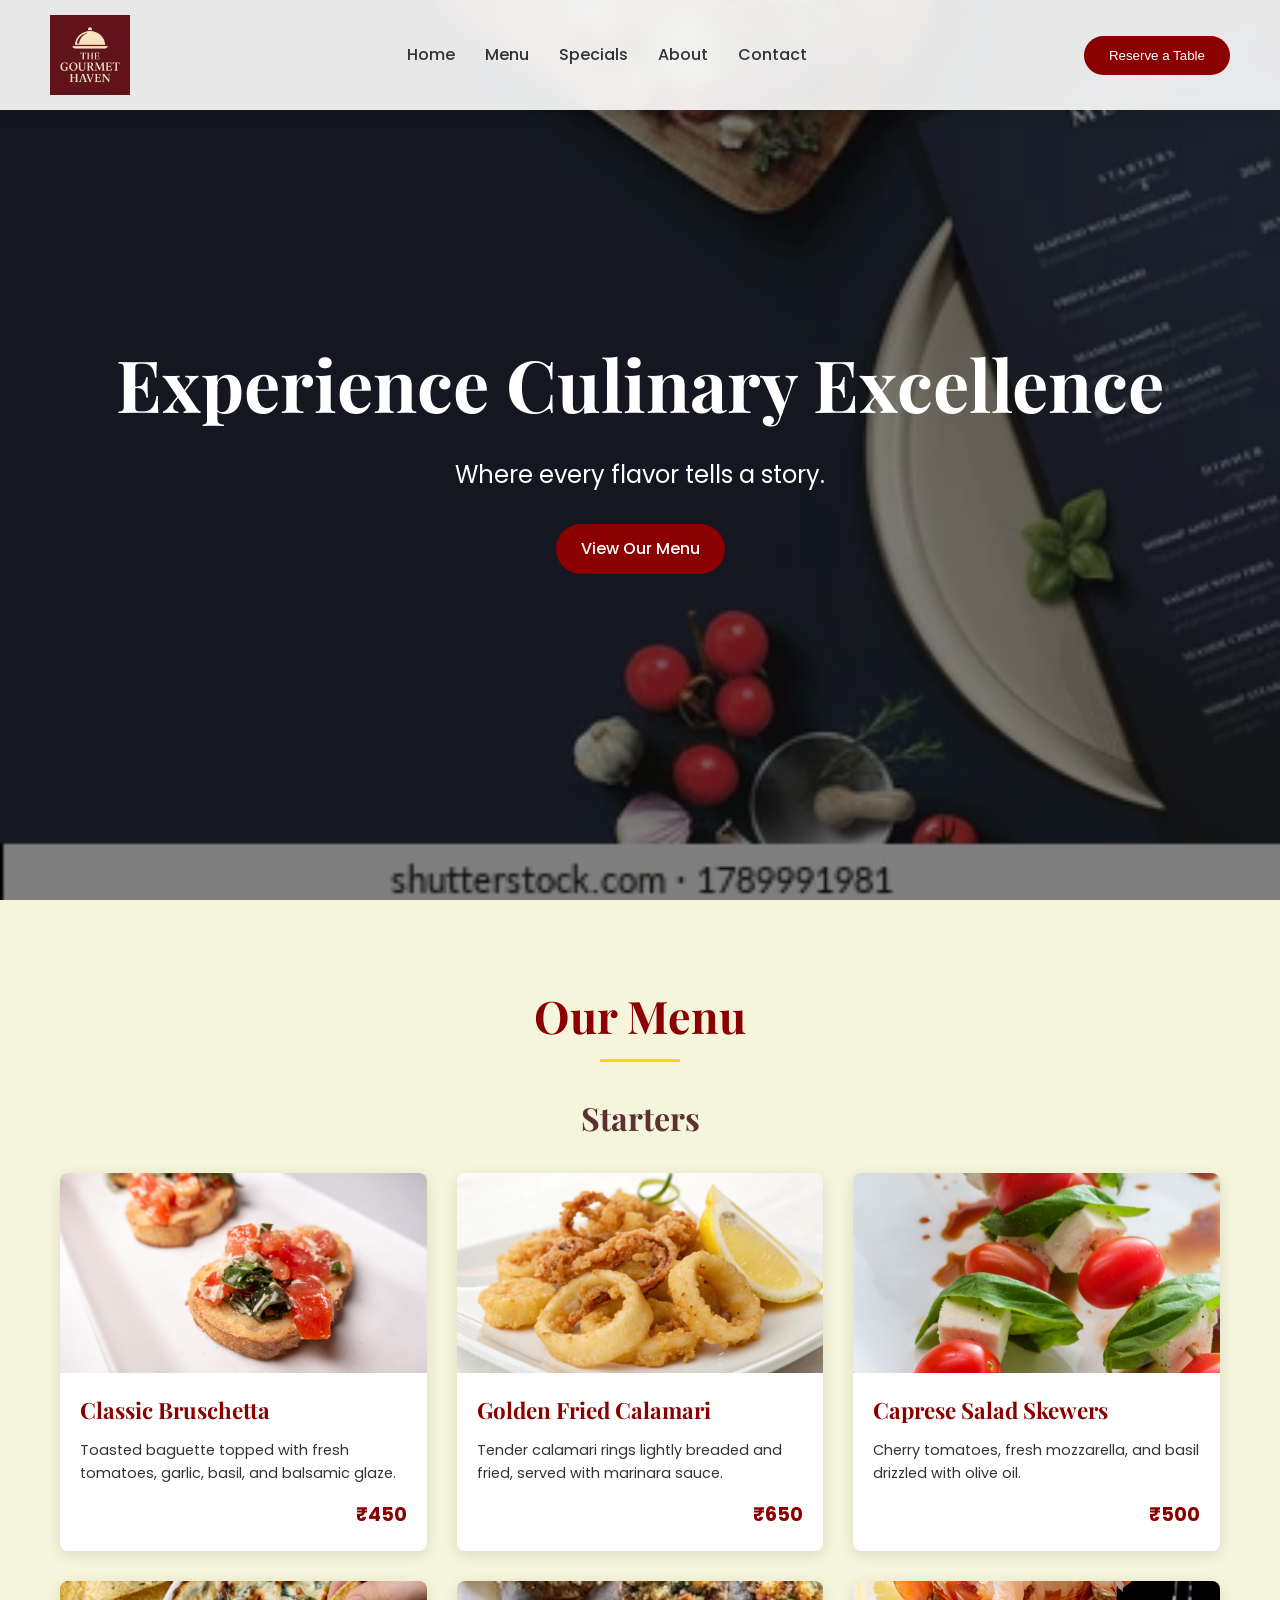
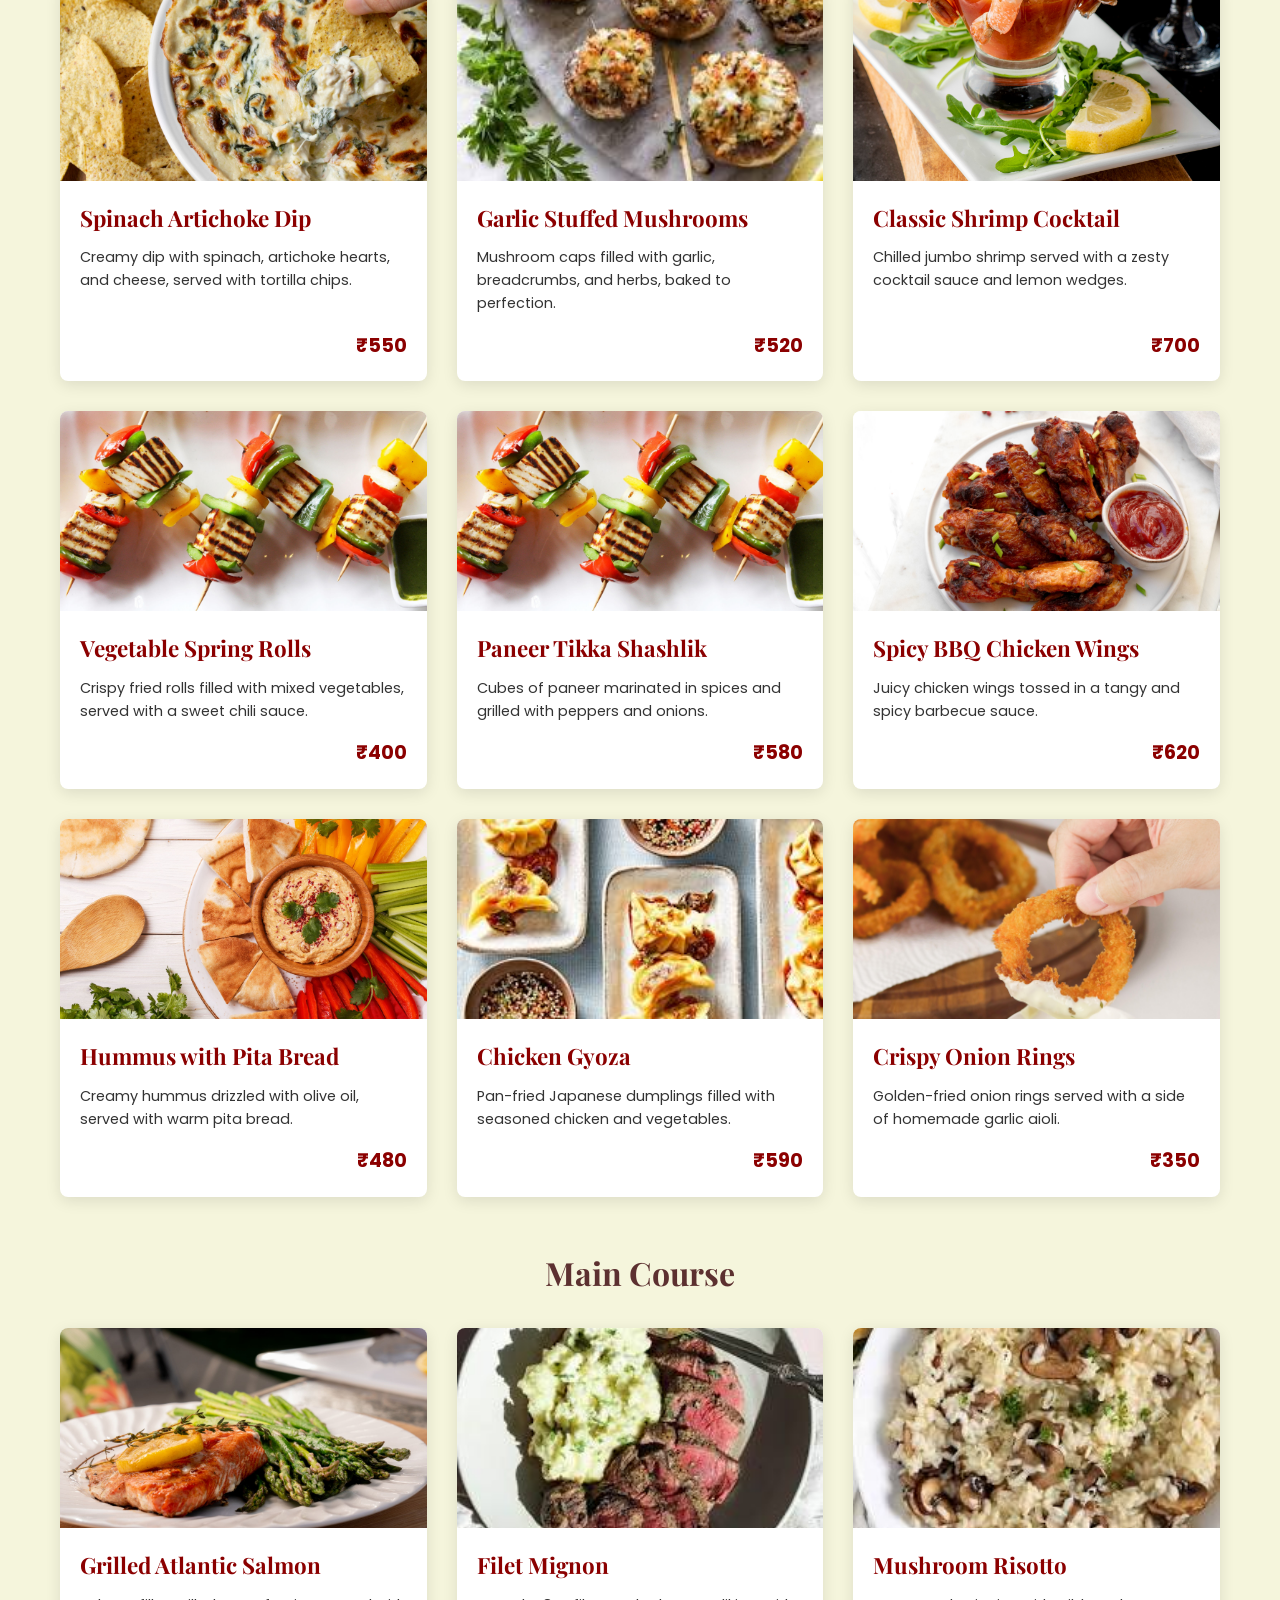
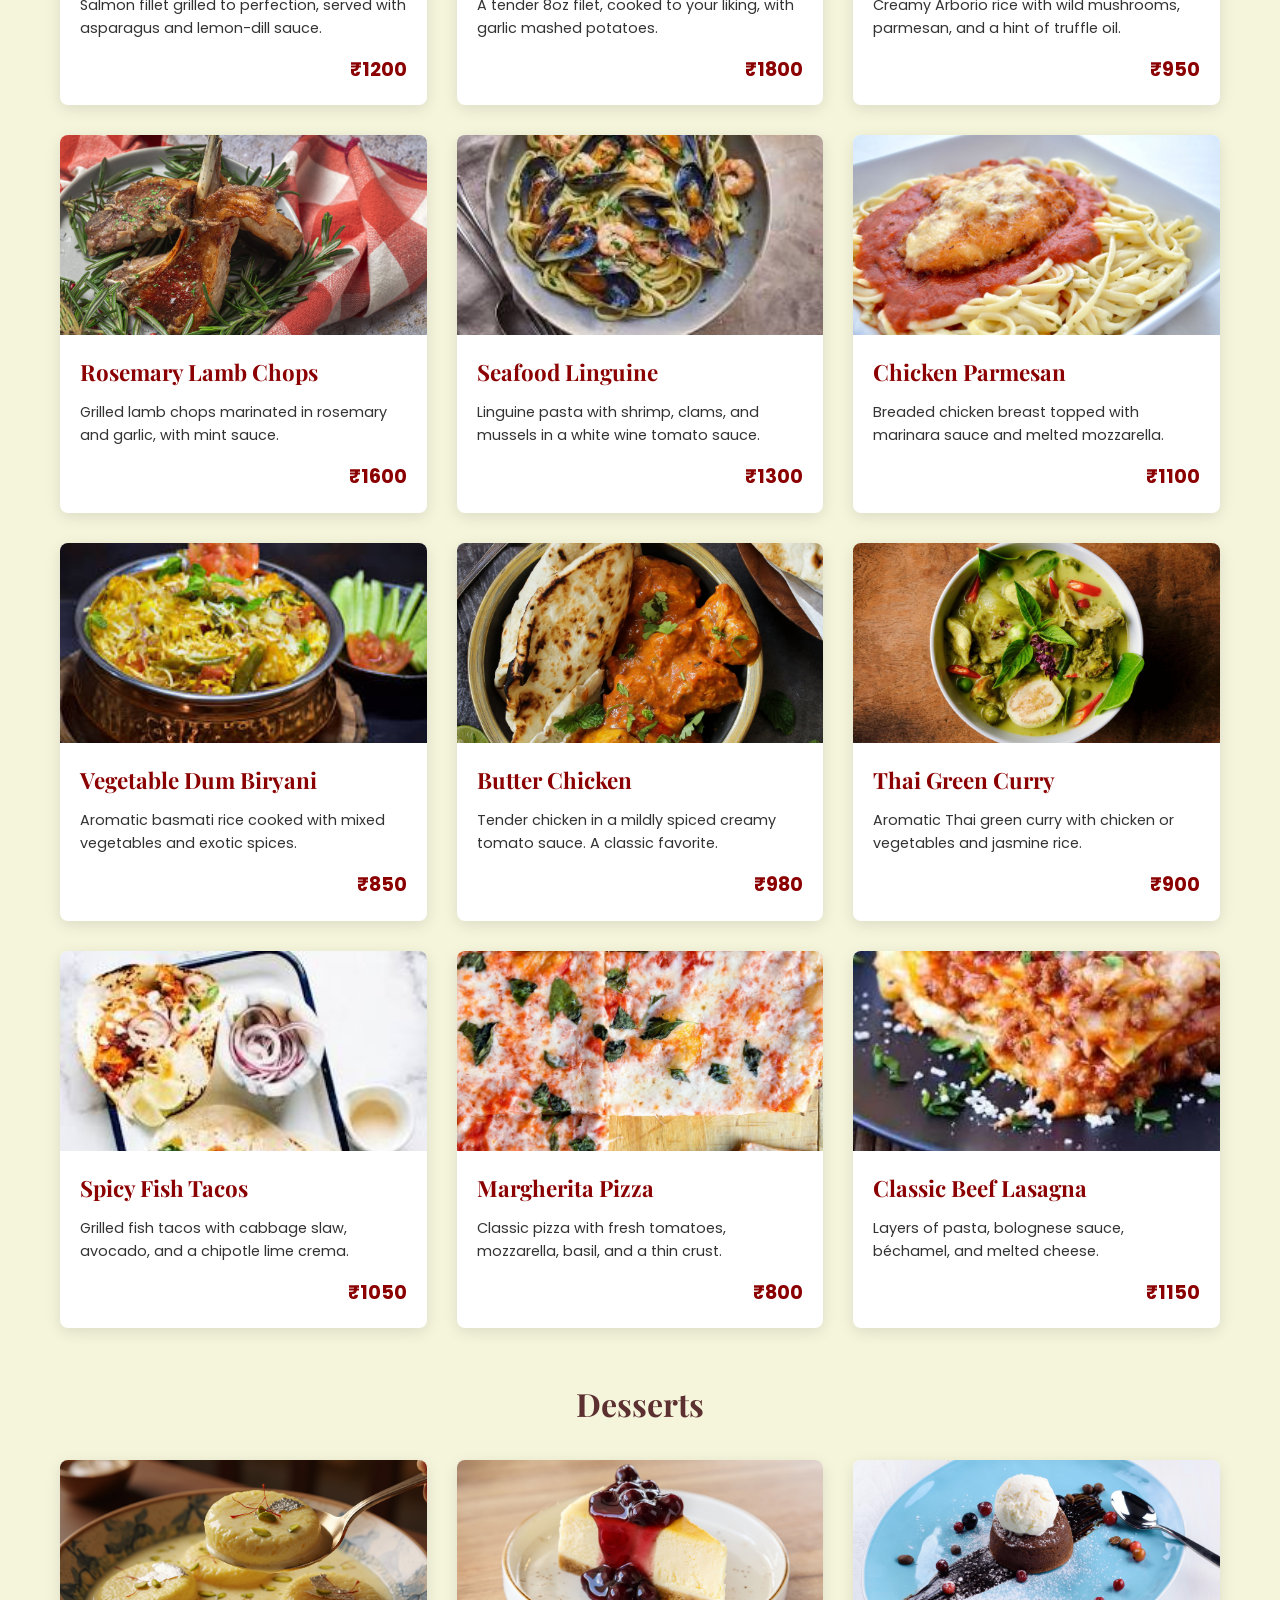
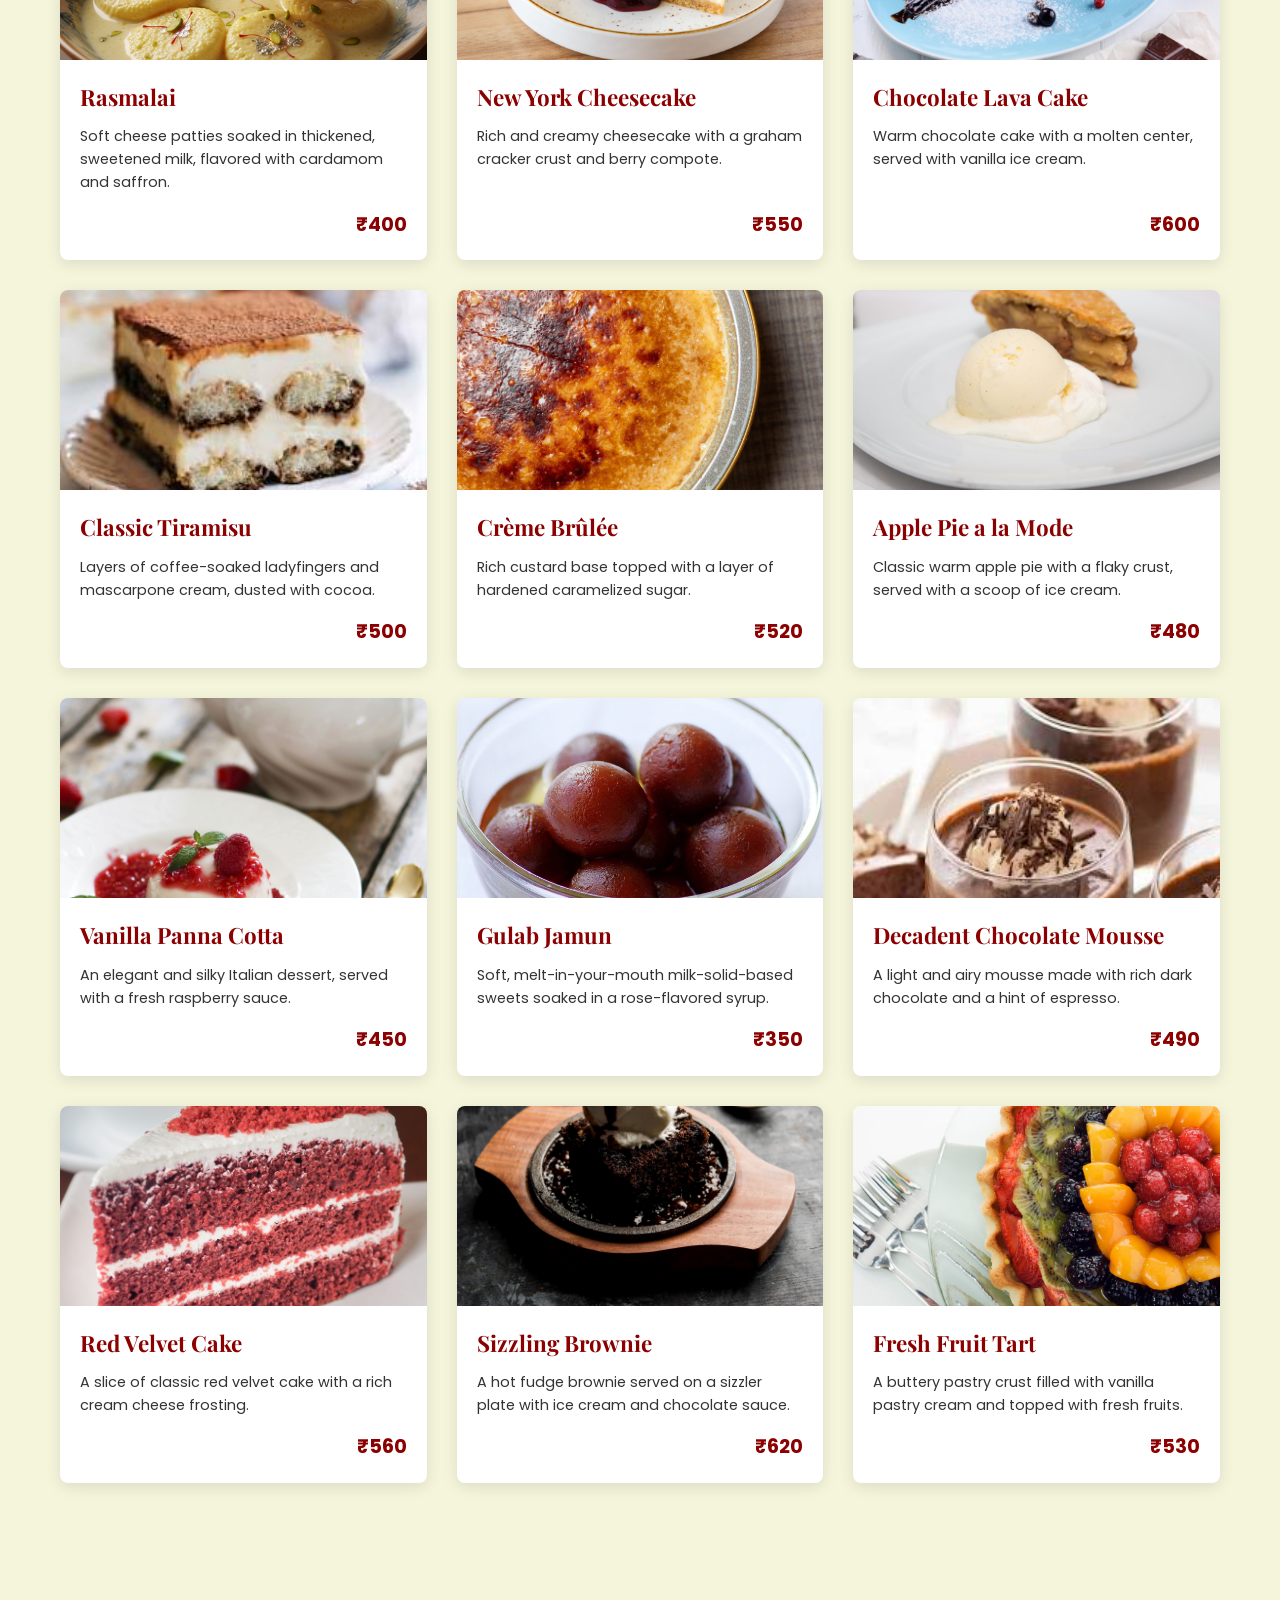
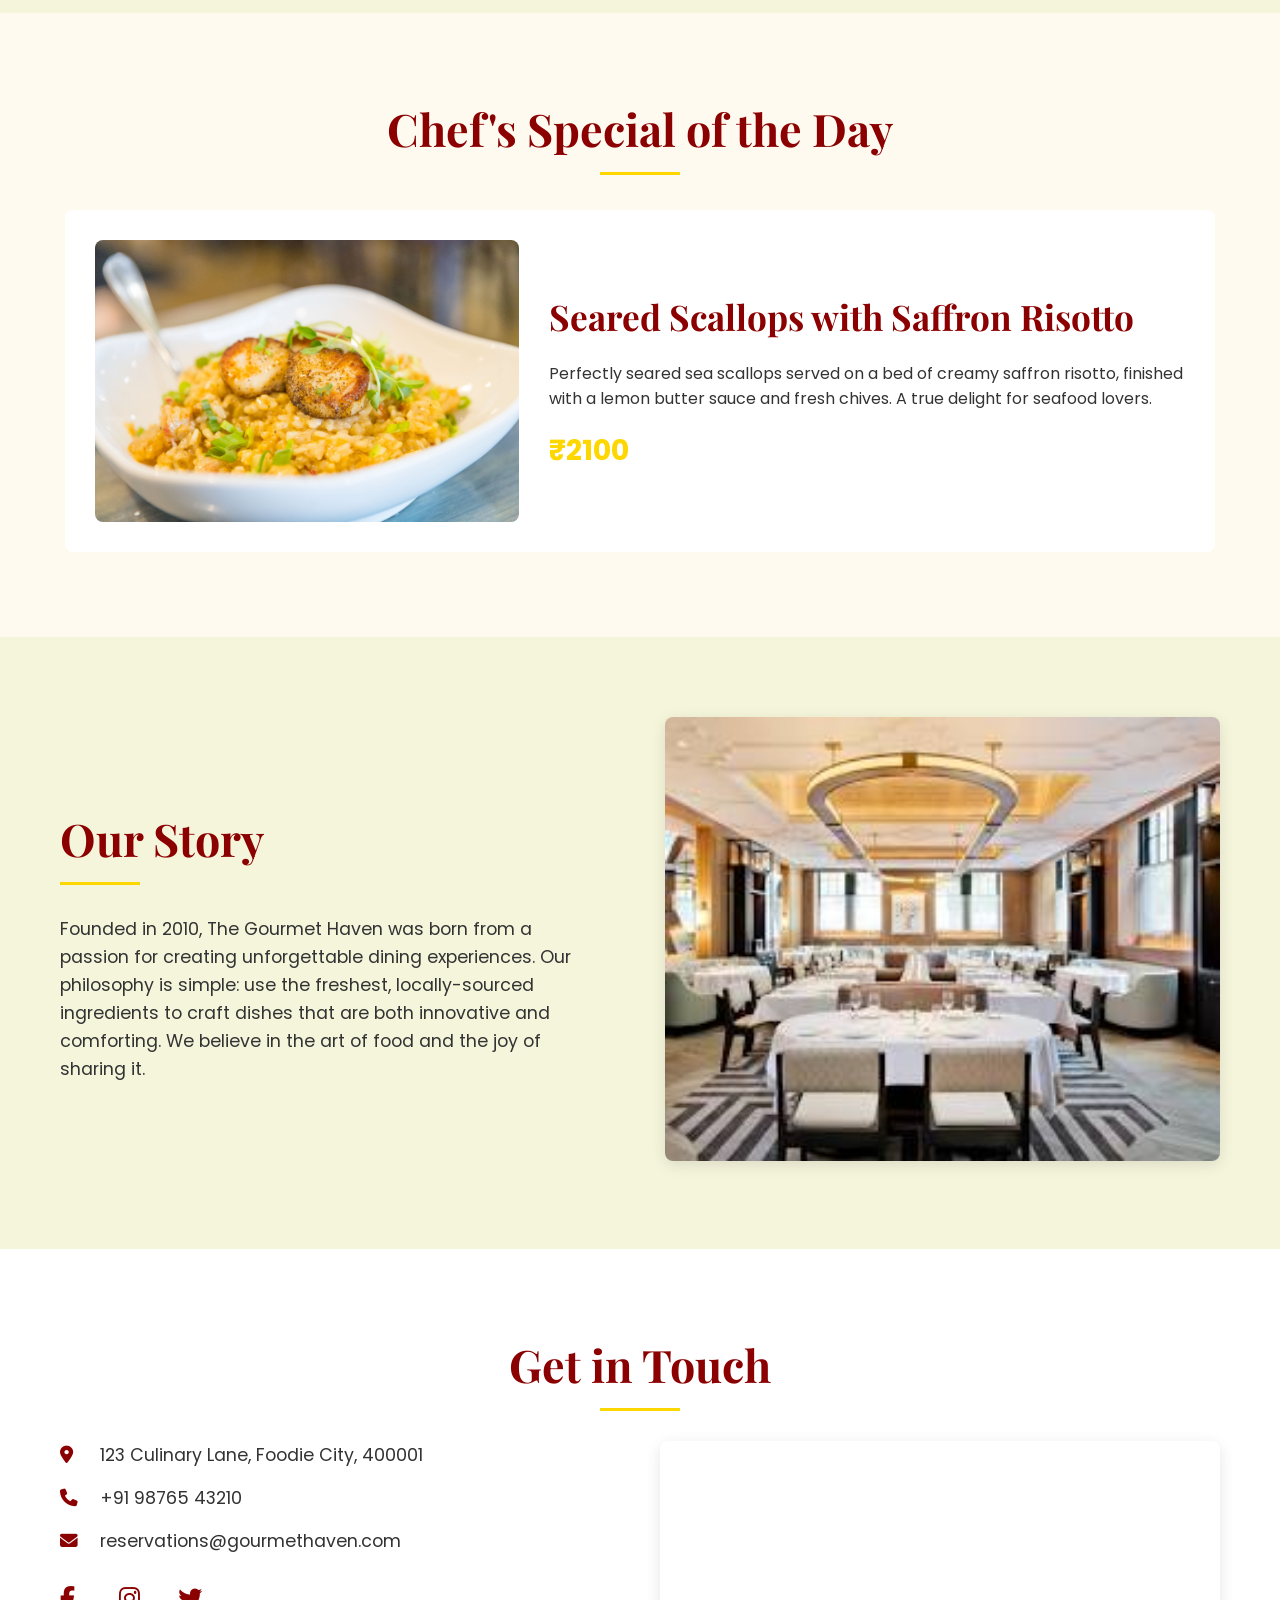
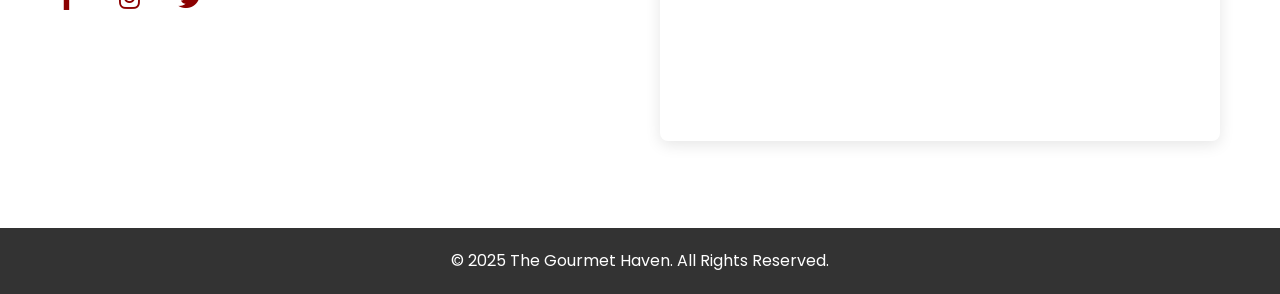
==== project/index.html @ cb5cc7f5 "Add base HTML structure with header, main, and footer" ====
<!DOCTYPE html>
<html lang="en">
<head>
    <meta charset="UTF-8">
    <meta name="viewport" content="width=device-width, initial-scale=1.0">
    <title>The Gourmet Haven | Restaurant</title>
    
    <link rel="stylesheet" href="css/style.css">
    
    <link rel="preconnect" href="https://fonts.googleapis.com">
    <link rel="preconnect" href="https://fonts.gstatic.com" crossorigin>
    <link href="https://fonts.googleapis.com/css2?family=Playfair+Display:wght@700&family=Poppins:wght@300;400;500&display=swap" rel="stylesheet">
    
    <link rel="stylesheet" href="https://cdnjs.cloudflare.com/ajax/libs/font-awesome/6.5.2/css/all.min.css" integrity="sha512-SnH5WK+bZxgPHs44uWIX+LLJAJ9/2PkPKZ5QiAj6Ta86w+fsb2TkcmfRyVX3pBnMFcV7oQPJkl9QevSCWr3W6A==" crossorigin="anonymous" referrerpolicy="no-referrer" />
</head>
<body>

    <header>
        <nav class="navbar">
            <a href="#home" class="logo">
                <img src="assets/images/logo1.png" alt="The Gourmet Haven Logo">
            </a>
            <ul class="nav-links">
                <li><a href="#home">Home</a></li>
                <li><a href="#menu">Menu</a></li>
                <li><a href="#specials">Specials</a></li>
                <li><a href="#about">About</a></li>
                <li><a href="#contact">Contact</a></li>
            </ul>
            <button id="reserve-btn" class="btn">Reserve a Table</button>
        </nav>
    </header>

    <main>
        <section id="home" class="hero-section">
            <div class="hero-content">
                <h1>Experience Culinary Excellence</h1>
                <p>Where every flavor tells a story.</p>
                <a href="#menu" class="btn">View Our Menu</a>
            </div>
        </section>

        <section id="menu" class="menu-section">
            <div class="container">
                <h2 class="section-title">Our Menu</h2>
                
                <div class="menu-category">
                    <h3>Starters</h3>
                    <div class="menu-grid">
                        <article class="menu-item"><img src="assets/images/starter-bruschetta.jpg" alt="Bruschetta"><div class="item-content"><h4>Classic Bruschetta</h4><p>Toasted baguette topped with fresh tomatoes, garlic, basil, and balsamic glaze.</p><span class="price">₹450</span></div></article>
                        <article class="menu-item"><img src="assets/images/starter-calamari.jpg" alt="Calamari"><div class="item-content"><h4>Golden Fried Calamari</h4><p>Tender calamari rings lightly breaded and fried, served with marinara sauce.</p><span class="price">₹650</span></div></article>
                        <article class="menu-item"><img src="assets/images/starter-caprese.jpg" alt="Caprese Salad"><div class="item-content"><h4>Caprese Salad Skewers</h4><p>Cherry tomatoes, fresh mozzarella, and basil drizzled with olive oil.</p><span class="price">₹500</span></div></article>
                        <article class="menu-item"><img src="assets/images/starter-spinach-dip.jpg" alt="Spinach Dip"><div class="item-content"><h4>Spinach Artichoke Dip</h4><p>Creamy dip with spinach, artichoke hearts, and cheese, served with tortilla chips.</p><span class="price">₹550</span></div></article>
                        <article class="menu-item"><img src="assets/images/starter-mushrooms.jpg" alt="Stuffed Mushrooms"><div class="item-content"><h4>Garlic Stuffed Mushrooms</h4><p>Mushroom caps filled with garlic, breadcrumbs, and herbs, baked to perfection.</p><span class="price">₹520</span></div></article>
                        <article class="menu-item"><img src="assets/images/starter-shrimp-cocktail.jpg" alt="Shrimp Cocktail"><div class="item-content"><h4>Classic Shrimp Cocktail</h4><p>Chilled jumbo shrimp served with a zesty cocktail sauce and lemon wedges.</p><span class="price">₹700</span></div></article>
                        <article class="menu-item"><img src="assets/images/starter-spring-rolls.jpg" alt="Spring Rolls"><div class="item-content"><h4>Vegetable Spring Rolls</h4><p>Crispy fried rolls filled with mixed vegetables, served with a sweet chili sauce.</p><span class="price">₹400</span></div></article>
                        <article class="menu-item"><img src="assets/images/starter-paneer-tikka.jpg" alt="Paneer Tikka"><div class="item-content"><h4>Paneer Tikka Shashlik</h4><p>Cubes of paneer marinated in spices and grilled with peppers and onions.</p><span class="price">₹580</span></div></article>
                        <article class="menu-item"><img src="assets/images/starter-chicken-wings.jpg" alt="Chicken Wings"><div class="item-content"><h4>Spicy BBQ Chicken Wings</h4><p>Juicy chicken wings tossed in a tangy and spicy barbecue sauce.</p><span class="price">₹620</span></div></article>
                        <article class="menu-item"><img src="assets/images/starter-hummus.jpg" alt="Hummus Platter"><div class="item-content"><h4>Hummus with Pita Bread</h4><p>Creamy hummus drizzled with olive oil, served with warm pita bread.</p><span class="price">₹480</span></div></article>
                        <article class="menu-item"><img src="assets/images/starter-gyoza.jpg" alt="Gyoza"><div class="item-content"><h4>Chicken Gyoza</h4><p>Pan-fried Japanese dumplings filled with seasoned chicken and vegetables.</p><span class="price">₹590</span></div></article>
                        <article class="menu-item"><img src="assets/images/starter-onion-rings.jpg" alt="Onion Rings"><div class="item-content"><h4>Crispy Onion Rings</h4><p>Golden-fried onion rings served with a side of homemade garlic aioli.</p><span class="price">₹350</span></div></article>
                    </div>
                </div>

                <div class="menu-category">
                    <h3>Main Course</h3>
                    <div class="menu-grid">
                        <article class="menu-item"><img src="assets/images/main-salmon.jpg" alt="Grilled Salmon"><div class="item-content"><h4>Grilled Atlantic Salmon</h4><p>Salmon fillet grilled to perfection, served with asparagus and lemon-dill sauce.</p><span class="price">₹1200</span></div></article>
                        <article class="menu-item"><img src="assets/images/main-filet-mignon.jpg" alt="Filet Mignon"><div class="item-content"><h4>Filet Mignon</h4><p>A tender 8oz filet, cooked to your liking, with garlic mashed potatoes.</p><span class="price">₹1800</span></div></article>
                        <article class="menu-item"><img src="assets/images/main-risotto.jpg" alt="Risotto"><div class="item-content"><h4>Mushroom Risotto</h4><p>Creamy Arborio rice with wild mushrooms, parmesan, and a hint of truffle oil.</p><span class="price">₹950</span></div></article>
                        <article class="menu-item"><img src="assets/images/main-lamb-chops.jpg" alt="Lamb Chops"><div class="item-content"><h4>Rosemary Lamb Chops</h4><p>Grilled lamb chops marinated in rosemary and garlic, with mint sauce.</p><span class="price">₹1600</span></div></article>
                        <article class="menu-item"><img src="assets/images/main-seafood-linguine.jpg" alt="Seafood Pasta"><div class="item-content"><h4>Seafood Linguine</h4><p>Linguine pasta with shrimp, clams, and mussels in a white wine tomato sauce.</p><span class="price">₹1300</span></div></article>
                        <article class="menu-item"><img src="assets/images/main-chicken-parmesan.jpg" alt="Chicken Parmesan"><div class="item-content"><h4>Chicken Parmesan</h4><p>Breaded chicken breast topped with marinara sauce and melted mozzarella.</p><span class="price">₹1100</span></div></article>
                        <article class="menu-item"><img src="assets/images/main-biryani.jpg" alt="Biryani"><div class="item-content"><h4>Vegetable Dum Biryani</h4><p>Aromatic basmati rice cooked with mixed vegetables and exotic spices.</p><span class="price">₹850</span></div></article>
                        <article class="menu-item"><img src="assets/images/main-butter-chicken.jpg" alt="Butter Chicken"><div class="item-content"><h4>Butter Chicken</h4><p>Tender chicken in a mildly spiced creamy tomato sauce. A classic favorite.</p><span class="price">₹980</span></div></article>
                        <article class="menu-item"><img src="assets/images/main-thai-curry.jpg" alt="Thai Curry"><div class="item-content"><h4>Thai Green Curry</h4><p>Aromatic Thai green curry with chicken or vegetables and jasmine rice.</p><span class="price">₹900</span></div></article>
                        <article class="menu-item"><img src="assets/images/main-fish-tacos.jpg" alt="Tacos"><div class="item-content"><h4>Spicy Fish Tacos</h4><p>Grilled fish tacos with cabbage slaw, avocado, and a chipotle lime crema.</p><span class="price">₹1050</span></div></article>
                        <article class="menu-item"><img src="assets/images/main-pizza.jpg" alt="Pizza"><div class="item-content"><h4>Margherita Pizza</h4><p>Classic pizza with fresh tomatoes, mozzarella, basil, and a thin crust.</p><span class="price">₹800</span></div></article>
                        <article class="menu-item"><img src="assets/images/main-lasagna.jpg" alt="Lasagna"><div class="item-content"><h4>Classic Beef Lasagna</h4><p>Layers of pasta, bolognese sauce, béchamel, and melted cheese.</p><span class="price">₹1150</span></div></article>
                    </div>
                </div>

                <div class="menu-category">
                    <h3>Desserts</h3>
                    <div class="menu-grid">
                        <article class="menu-item"><img src="assets/images/dessert-rasmalai.jpg" alt="Rasmalai"><div class="item-content"><h4>Rasmalai</h4><p>Soft cheese patties soaked in thickened, sweetened milk, flavored with cardamom and saffron.</p><span class="price">₹400</span></div></article>
                        <article class="menu-item"><img src="assets/images/dessert-cheesecake.jpg" alt="Cheesecake"><div class="item-content"><h4>New York Cheesecake</h4><p>Rich and creamy cheesecake with a graham cracker crust and berry compote.</p><span class="price">₹550</span></div></article>
                        <article class="menu-item"><img src="assets/images/dessert-lava-cake.jpg" alt="Chocolate Lava Cake"><div class="item-content"><h4>Chocolate Lava Cake</h4><p>Warm chocolate cake with a molten center, served with vanilla ice cream.</p><span class="price">₹600</span></div></article>
                        <article class="menu-item"><img src="assets/images/dessert-tiramisu.jpg" alt="Tiramisu"><div class="item-content"><h4>Classic Tiramisu</h4><p>Layers of coffee-soaked ladyfingers and mascarpone cream, dusted with cocoa.</p><span class="price">₹500</span></div></article>
                        <article class="menu-item"><img src="assets/images/dessert-creme-brulee.jpg" alt="Crème Brûlée"><div class="item-content"><h4>Crème Brûlée</h4><p>Rich custard base topped with a layer of hardened caramelized sugar.</p><span class="price">₹520</span></div></article>
                        <article class="menu-item"><img src="assets/images/dessert-apple-pie.jpg" alt="Apple Pie"><div class="item-content"><h4>Apple Pie a la Mode</h4><p>Classic warm apple pie with a flaky crust, served with a scoop of ice cream.</p><span class="price">₹480</span></div></article>
                        <article class="menu-item"><img src="assets/images/dessert-panna-cotta.jpg" alt="Panna Cotta"><div class="item-content"><h4>Vanilla Panna Cotta</h4><p>An elegant and silky Italian dessert, served with a fresh raspberry sauce.</p><span class="price">₹450</span></div></article>
                        <article class="menu-item"><img src="assets/images/dessert-gulab-jamun.jpg" alt="Gulab Jamun"><div class="item-content"><h4>Gulab Jamun</h4><p>Soft, melt-in-your-mouth milk-solid-based sweets soaked in a rose-flavored syrup.</p><span class="price">₹350</span></div></article>
                        <article class="menu-item"><img src="assets/images/dessert-mousse.jpg" alt="Chocolate Mousse"><div class="item-content"><h4>Decadent Chocolate Mousse</h4><p>A light and airy mousse made with rich dark chocolate and a hint of espresso.</p><span class="price">₹490</span></div></article>
                        <article class="menu-item"><img src="assets/images/dessert-red-velvet.jpg" alt="Red Velvet Cake"><div class="item-content"><h4>Red Velvet Cake</h4><p>A slice of classic red velvet cake with a rich cream cheese frosting.</p><span class="price">₹560</span></div></article>
                        <article class="menu-item"><img src="assets/images/dessert-brownie.jpg" alt="Brownie"><div class="item-content"><h4>Sizzling Brownie</h4><p>A hot fudge brownie served on a sizzler plate with ice cream and chocolate sauce.</p><span class="price">₹620</span></div></article>
                        <article class="menu-item"><img src="assets/images/dessert-fruit-tart.jpg" alt="Fruit Tart"><div class="item-content"><h4>Fresh Fruit Tart</h4><p>A buttery pastry crust filled with vanilla pastry cream and topped with fresh fruits.</p><span class="price">₹530</span></div></article>
                    </div>
                </div>
            </div>
        </section>

        <section id="specials" class="specials-section">
            <div class="container">
                <h2 class="section-title">Chef's Special of the Day</h2>
                <div class="special-item-glowing-border">
                    <article class="special-item">
                        <img src="assets/images/special-scallops.jpg" alt="Special Dish">
                        <div class="special-content">
                            <h3>Seared Scallops with Saffron Risotto</h3>
                            <p>Perfectly seared sea scallops served on a bed of creamy saffron risotto, finished with a lemon butter sauce and fresh chives. A true delight for seafood lovers.</p>
                            <span class="special-price">₹2100</span>
                        </div>
                    </article>
                </div>
            </div>
        </section>

        <section id="about" class="about-section">
            <div class="container">
                <div class="about-content">
                    <div class="about-text">
                        <h2 class="section-title">Our Story</h2>
                        <p>Founded in 2010, The Gourmet Haven was born from a passion for creating unforgettable dining experiences. Our philosophy is simple: use the freshest, locally-sourced ingredients to craft dishes that are both innovative and comforting. We believe in the art of food and the joy of sharing it.</p>
                    </div>
                    <div class="about-image">
                        <img src="assets/images/about-interior.jpg" alt="Interior of The Gourmet Haven restaurant">
                    </div>
                </div>
            </div>
        </section>

        <section id="contact" class="contact-section">
            <div class="container">
                <h2 class="section-title">Get in Touch</h2>
                <div class="contact-grid">
                    <div class="contact-details">
                        <p><i class="fas fa-map-marker-alt"></i> 123 Culinary Lane, Foodie City, 400001</p>
                        <p><i class="fas fa-phone"></i> +91 98765 43210</p>
                        <p><i class="fas fa-envelope"></i> reservations@gourmethaven.com</p>
                        <div class="social-icons">
                            <a href="#"><i class="fab fa-facebook-f"></i></a>
                            <a href="#"><i class="fab fa-instagram"></i></a>
                            <a href="#"><i class="fab fa-twitter"></i></a>
                        </div>
                    </div>
                    <div class="contact-map">
                        <iframe src="https://www.google.com/maps/embed?pb=!1m18!1m12!1m3!1d241317.1160998103!2d72.7410971350172!3d19.08219783958221!2m3!1f0!2f0!3f0!3m2!1i1024!2i768!4f13.1!3m3!1m2!1s0x3be7c6306644edc1%3A0x5da4ed8f8d648c69!2sMumbai%2C%20Maharashtra!5e0!3m2!1sen!2sin!4v1728096181467!5m2!1sen!2sin" width="100%" height="300" style="border:0;" allowfullscreen="" loading="lazy" referrerpolicy="no-referrer-when-downgrade"></iframe>
                    </div>
                </div>
            </div>
        </section>
    </main>

    <footer class="footer">
        <div class="container">
            <p>© 2025 The Gourmet Haven. All Rights Reserved.</p>
        </div>
    </footer>
    
    <a href="#" class="scroll-to-top">
        <i class="fas fa-arrow-up"></i>
    </a>

    <div id="reservation-modal" class="modal">
        <div class="modal-content">
            <span class="close-btn">×</span>
            <h3>Reserve a Table</h3>
            <form class="reservation-form">
                <input type="text" name="name" placeholder="Your Name" required>
                <input type="email" name="email" placeholder="Your Email" required>
                <input type="tel" name="phone" placeholder="Phone Number" required>
                <input type="date" name="date" required>
                <input type="time" name="time" required>
                <select name="guests" required>
                    <option value="">Number of Guests</option>
                    <option value="1">1 Person</option>
                    <option value="2">2 People</option>
                    <option value="3">3 People</option>
                    <option value="4">4 People</option>
                    <option value="5+">5+ People</option>
                </select>
                <button type="submit" class="btn">Book Now</button>
            </form>
        </div>
    </div>

    <script src="js/script.js" defer></script>
</body>
</html>
---- project/css/style.css ----
/* ======================== */
/* Global Variables     */
/* ======================== */
:root {
    --primary-color: #8B0000; /* Deep Red */
    --secondary-color: #FFD700; /* Gold */
    --background-color: #F5F5DC; /* Cream */
    --text-color: #333; /* Dark Gray */
    --light-text-color: #FFF;
    --heading-font: 'Playfair Display', serif;
    --body-font: 'Poppins', sans-serif;
    --shadow: 0 4px 15px rgba(0, 0, 0, 0.1);
    --border-radius: 8px;
}

/* ======================== */
/* Base & Reset        */
/* ======================== */
* {
    margin: 0;
    padding: 0;
    box-sizing: border-box;
}

html {
    scroll-behavior: smooth;
}

body {
    font-family: var(--body-font);
    background-color: var(--background-color);
    color: var(--text-color);
    line-height: 1.6;
}

.container {
    max-width: 1200px;
    margin: 0 auto;
    padding: 0 20px;
}

h1, h2, h3, h4 {
    font-family: var(--heading-font);
    color: var(--primary-color);
}

.section-title {
    text-align: center;
    font-size: 2.8rem;
    margin-bottom: 40px;
    position: relative;
}

.section-title::after {
    content: '';
    position: absolute;
    bottom: -10px;
    left: 50%;
    transform: translateX(-50%);
    width: 80px;
    height: 3px;
    background-color: var(--secondary-color);
}

.btn {
    display: inline-block;
    background-color: var(--primary-color);
    color: var(--light-text-color);
    padding: 12px 25px;
    border: none;
    border-radius: 50px;
    text-decoration: none;
    font-weight: 500;
    transition: background-color 0.3s, transform 0.3s;
    cursor: pointer;
}

.btn:hover {
    background-color: #6a0000;
    transform: translateY(-3px);
}

/* ======================== */
/* Header & Navigation   */
/* ======================== */
.navbar {
    display: flex;
    justify-content: space-between;
    align-items: center;
    padding: 15px 50px;
    position: fixed;
    top: 0;
    left: 0;
    width: 100%;
    background-color: rgba(255, 255, 255, 0.9);
    backdrop-filter: blur(10px);
    box-shadow: var(--shadow);
    z-index: 1000;
    transition: top 0.3s;
}

.logo img {
    height: 80px;
    vertical-align: middle;
}

.nav-links {
    list-style: none;
    display: flex;
    gap: 30px;
}

.nav-links a {
    text-decoration: none;
    color: var(--text-color);
    font-weight: 500;
    position: relative;
    padding-bottom: 5px;
}

.nav-links a::after {
    content: '';
    position: absolute;
    bottom: 0;
    left: 0;
    width: 0;
    height: 2px;
    background-color: var(--primary-color);
    transition: width 0.3s;
}

.nav-links a:hover::after {
    width: 100%;
}

/* ======================== */
/* Hero Section       */
/* ======================== */
.hero-section {
    height: 100vh;
    background: linear-gradient(rgba(0,0,0,0.5), rgba(0,0,0,0.5)), url('../assets/images/hero-background.jpg') no-repeat center center/cover;
    display: flex;
    justify-content: center;
    align-items: center;
    text-align: center;
    color: var(--light-text-color);
    padding: 0 20px;
}

.hero-content h1 {
    font-size: 4.5rem;
    color: var(--light-text-color);
    margin-bottom: 15px;
}

.hero-content p {
    font-size: 1.5rem;
    margin-bottom: 30px;
}

/* ======================== */
/* Menu & Specials Sections */
/* ======================== */
section {
    padding: 80px 0;
}

.menu-category {
    margin-bottom: 50px;
}

.menu-category h3 {
    font-size: 2rem;
    text-align: center;
    margin-bottom: 30px;
    color: #5c3030;
}

.menu-grid {
    display: grid;
    grid-template-columns: repeat(auto-fit, minmax(320px, 1fr));
    gap: 30px;
}

.menu-item {
    background-color: #fff;
    border-radius: var(--border-radius);
    box-shadow: var(--shadow);
    overflow: hidden;
    display: flex;
    flex-direction: column;
    transition: transform 0.3s, box-shadow 0.3s;
}

.menu-item:hover {
    transform: translateY(-10px);
    box-shadow: 0 8px 25px rgba(0, 0, 0, 0.15);
}

.menu-item img {
    width: 100%;
    height: 200px;
    object-fit: cover;
}

.item-content {
    padding: 20px;
    display: flex;
    flex-direction: column;
    flex-grow: 1;
}

.item-content h4 {
    font-size: 1.4rem;
    margin-bottom: 10px;
}

.item-content p {
    flex-grow: 1;
    margin-bottom: 15px;
    font-size: 0.9rem;
}

.price {
    font-size: 1.2rem;
    font-weight: bold;
    color: var(--primary-color);
    align-self: flex-end;
}

/* Specials Section */
.specials-section {
    background-color: #fffaf0;
}

.special-item-glowing-border {
    padding: 5px;
    border-radius: var(--border-radius);
    animation: glowing 3s infinite;
}

@keyframes glowing {
    0% { box-shadow: 0 0 5px var(--secondary-color), 0 0 10px var(--secondary-color); }
    50% { box-shadow: 0 0 20px var(--secondary-color), 0 0 30px var(--secondary-color); }
    100% { box-shadow: 0 0 5px var(--secondary-color), 0 0 10px var(--secondary-color); }
}


.special-item {
    display: grid;
    grid-template-columns: 1fr 1.5fr;
    gap: 30px;
    align-items: center;
    background: #fff;
    padding: 30px;
    border-radius: var(--border-radius);
}

.special-item img {
    width: 100%;
    border-radius: var(--border-radius);
    height: 100%;
    object-fit: cover;
}

.special-content h3 {
    font-size: 2.2rem;
}

.special-content p {
    margin: 15px 0;
}

.special-price {
    font-size: 1.8rem;
    font-weight: bold;
    color: var(--secondary-color);
}

/* ======================== */
/* About Section      */
/* ======================== */
.about-content {
    display: grid;
    grid-template-columns: 1fr 1fr;
    gap: 50px;
    align-items: center;
}

.about-text {
    padding-right: 30px;
}
.about-text .section-title {
    text-align: left;
}
.about-text .section-title::after {
    left: 0;
    transform: none;
}
.about-text p {
    font-size: 1.1rem;
}

.about-image img {
    width: 100%;
    border-radius: var(--border-radius);
    box-shadow: var(--shadow);
}

/* ======================== */
/* Contact & Footer    */
/* ======================== */
.contact-section {
    background-color: #fff;
}
.contact-grid {
    display: grid;
    grid-template-columns: 1fr 1fr;
    gap: 40px;
}

.contact-details p {
    font-size: 1.1rem;
    margin-bottom: 15px;
}

.contact-details i {
    color: var(--primary-color);
    margin-right: 15px;
    width: 20px;
}

.social-icons {
    margin-top: 25px;
}
.social-icons a {
    color: var(--primary-color);
    font-size: 1.5rem;
    margin-right: 20px;
    transition: color 0.3s, transform 0.3s;
}
.social-icons a:hover {
    color: var(--secondary-color);
    transform: scale(1.2);
}

.contact-map iframe {
    border-radius: var(--border-radius);
    box-shadow: var(--shadow);
}

.footer {
    background-color: var(--text-color);
    color: var(--light-text-color);
    text-align: center;
    padding: 20px 0;
}

/* ======================== */
/* Modal & Utility Classes */
/* ======================== */
.scroll-to-top {
    position: fixed;
    bottom: 30px;
    right: 30px;
    background-color: var(--primary-color);
    color: white;
    width: 50px;
    height: 50px;
    border-radius: 50%;
    text-align: center;
    line-height: 50px;
    font-size: 1.5rem;
    display: none;
    z-index: 999;
    transition: background-color 0.3s, transform 0.3s;
}
.scroll-to-top:hover {
    background-color: #6a0000;
    transform: translateY(-5px);
}

.modal {
    display: none;
    position: fixed;
    z-index: 1001;
    left: 0;
    top: 0;
    width: 100%;
    height: 100%;
    overflow: auto;
    background-color: rgba(0,0,0,0.6);
    justify-content: center;
    align-items: center;
}
.modal-content {
    background-color: #fff;
    padding: 40px;
    border-radius: var(--border-radius);
    width: 90%;
    max-width: 500px;
    position: relative;
    animation: slideIn 0.5s ease-out;
}
@keyframes slideIn {
    from { transform: translateY(-50px); opacity: 0; }
    to { transform: translateY(0); opacity: 1; }
}
.close-btn {
    color: #aaa;
    position: absolute;
    top: 15px;
    right: 20px;
    font-size: 28px;
    font-weight: bold;
    cursor: pointer;
}

.reservation-form {
    display: flex;
    flex-direction: column;
    gap: 15px;
}
.reservation-form input, .reservation-form select {
    padding: 12px;
    border: 1px solid #ddd;
    border-radius: 5px;
    font-family: var(--body-font);
}

/* ======================== */
/* Responsive Design    */
/* ======================== */

/* Tablets */
@media (max-width: 992px) {
    .nav-links { gap: 20px; }
    .hero-content h1 { font-size: 3.5rem; }
    .about-content, .contact-grid { grid-template-columns: 1fr; }
    .about-image { margin-top: 30px; }
    .special-item { grid-template-columns: 1fr; }
    .special-item img { height: 300px; }
}

/* Mobile */
@media (max-width: 768px) {
    .section-title { font-size: 2.2rem; }
    .navbar { flex-direction: column; padding: 10px; }
    .nav-links { margin: 10px 0; }
    .navbar .btn { display: none; }
    
    .hero-content h1 { font-size: 2.5rem; }
    .hero-content p { font-size: 1.2rem; }
    
    .menu-grid { grid-template-columns: 1fr; }
    .about-text { padding-right: 0; }
    
    .modal-content { width: 95%; padding: 25px; }
}
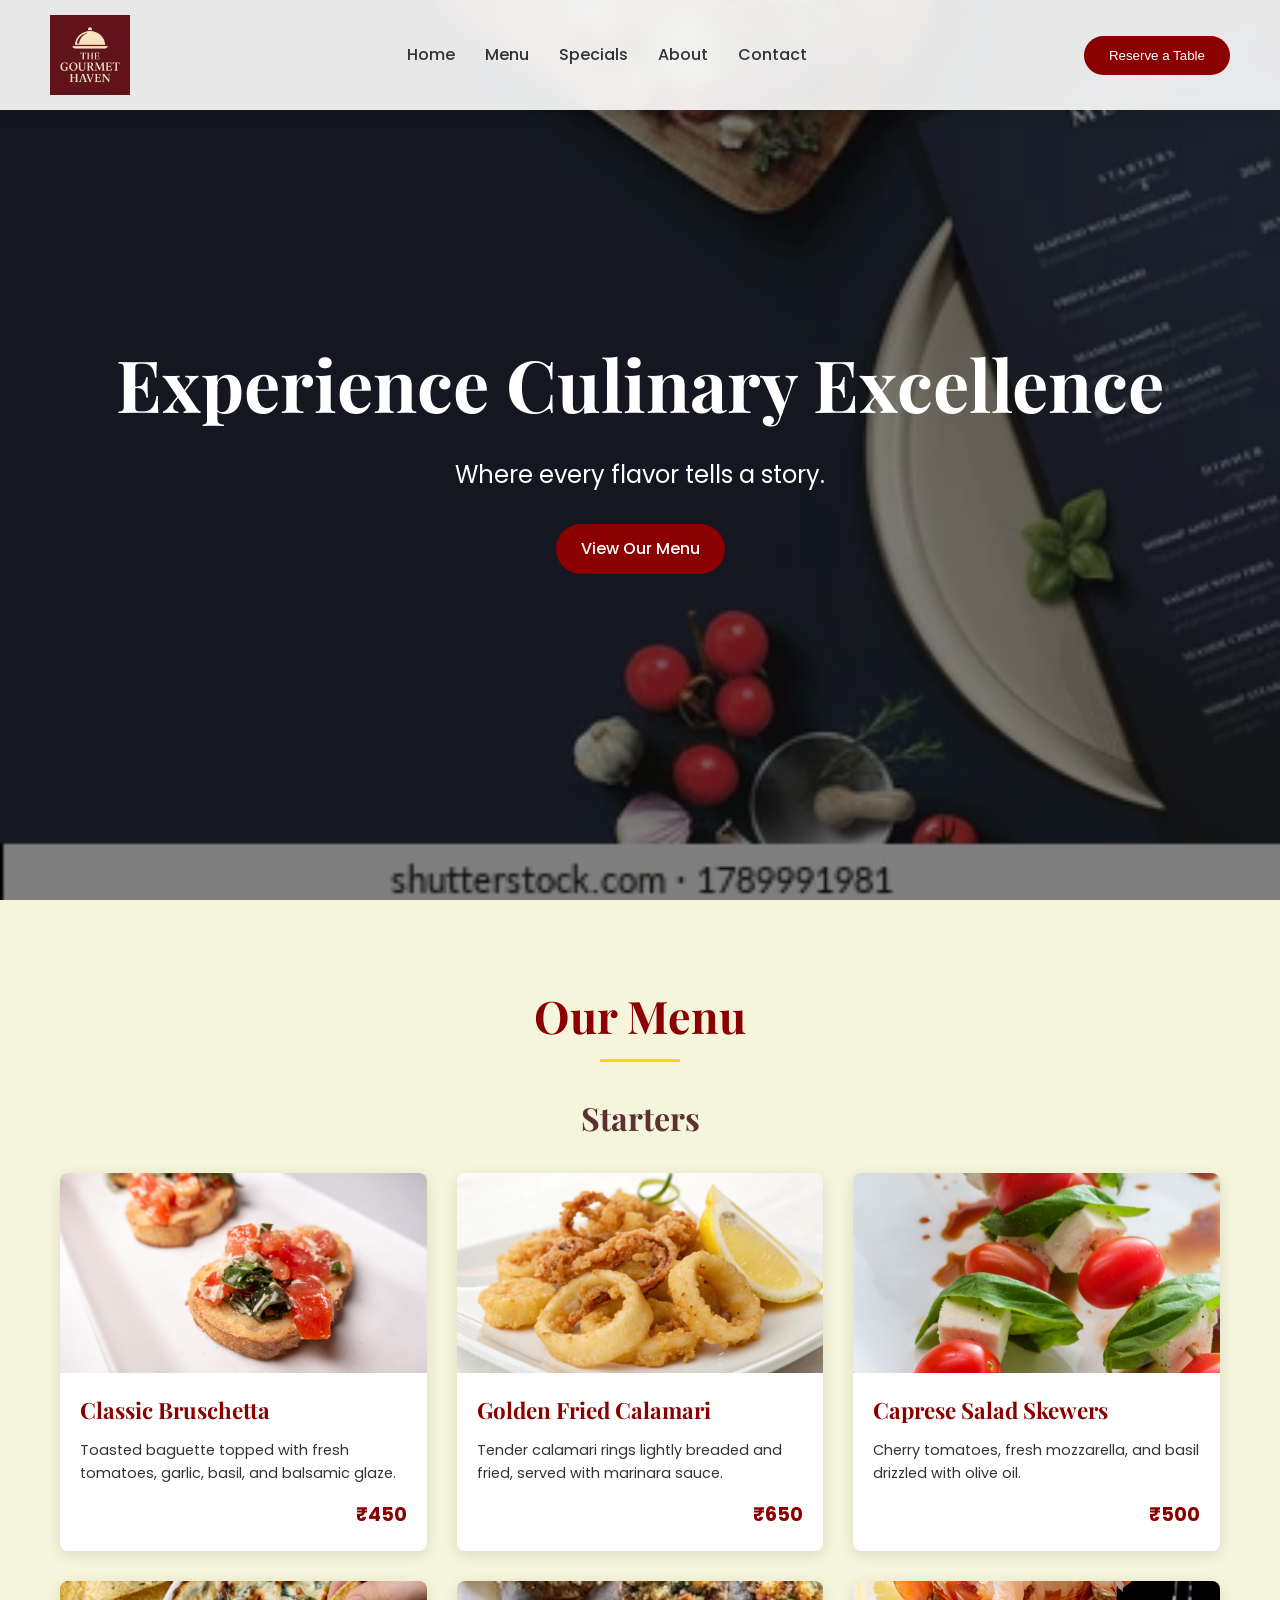
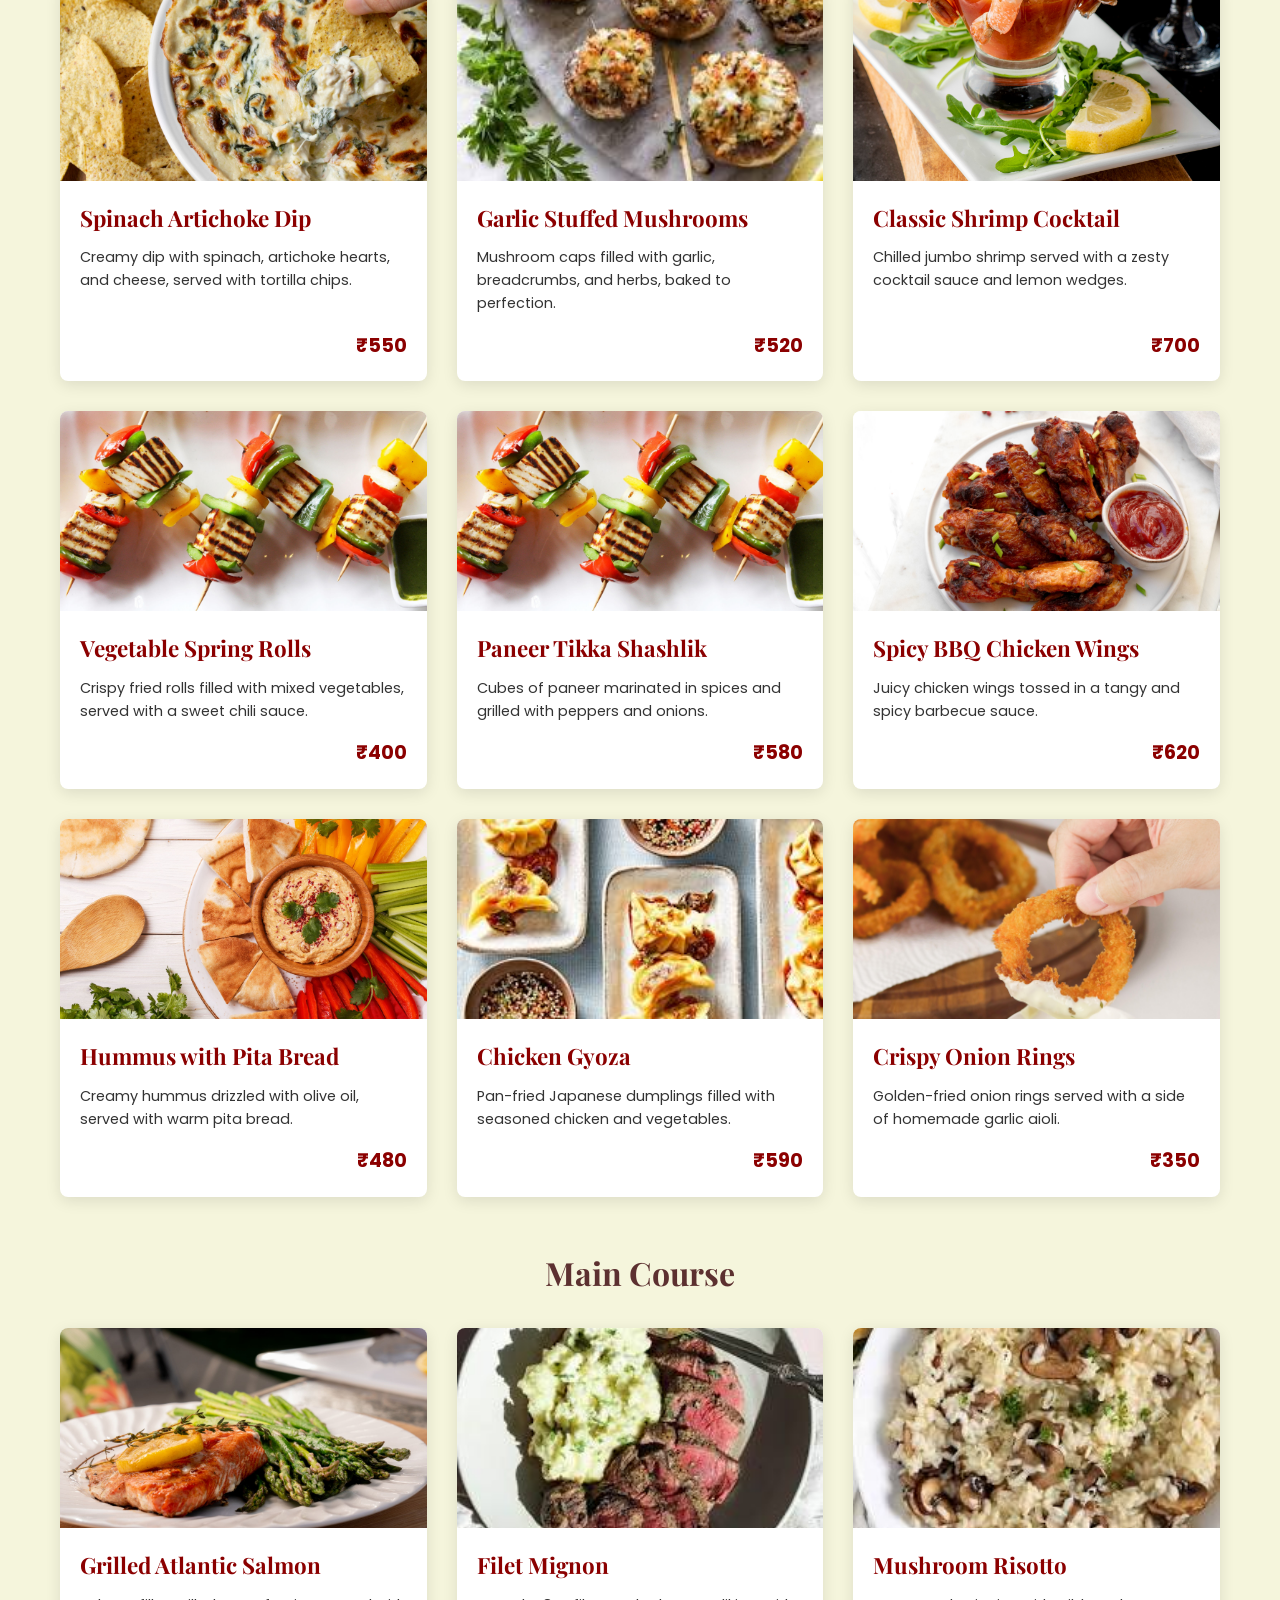
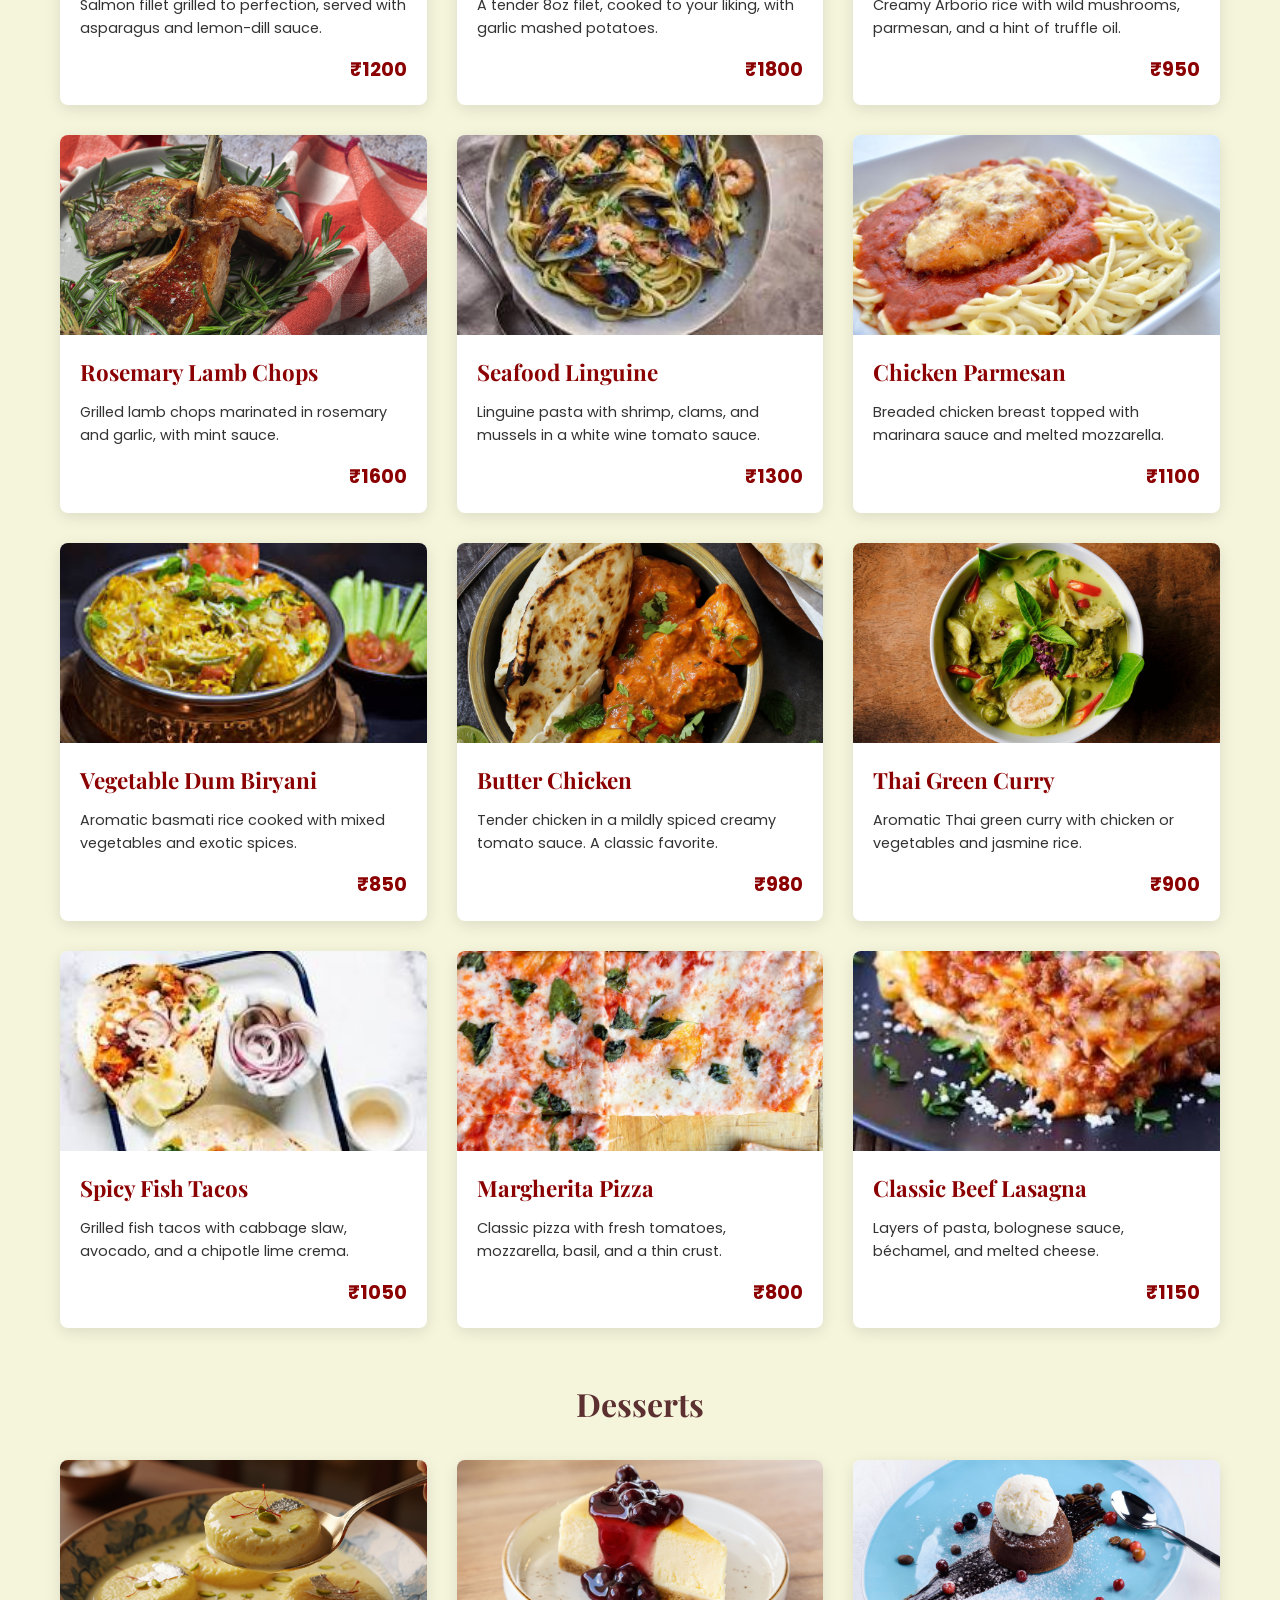
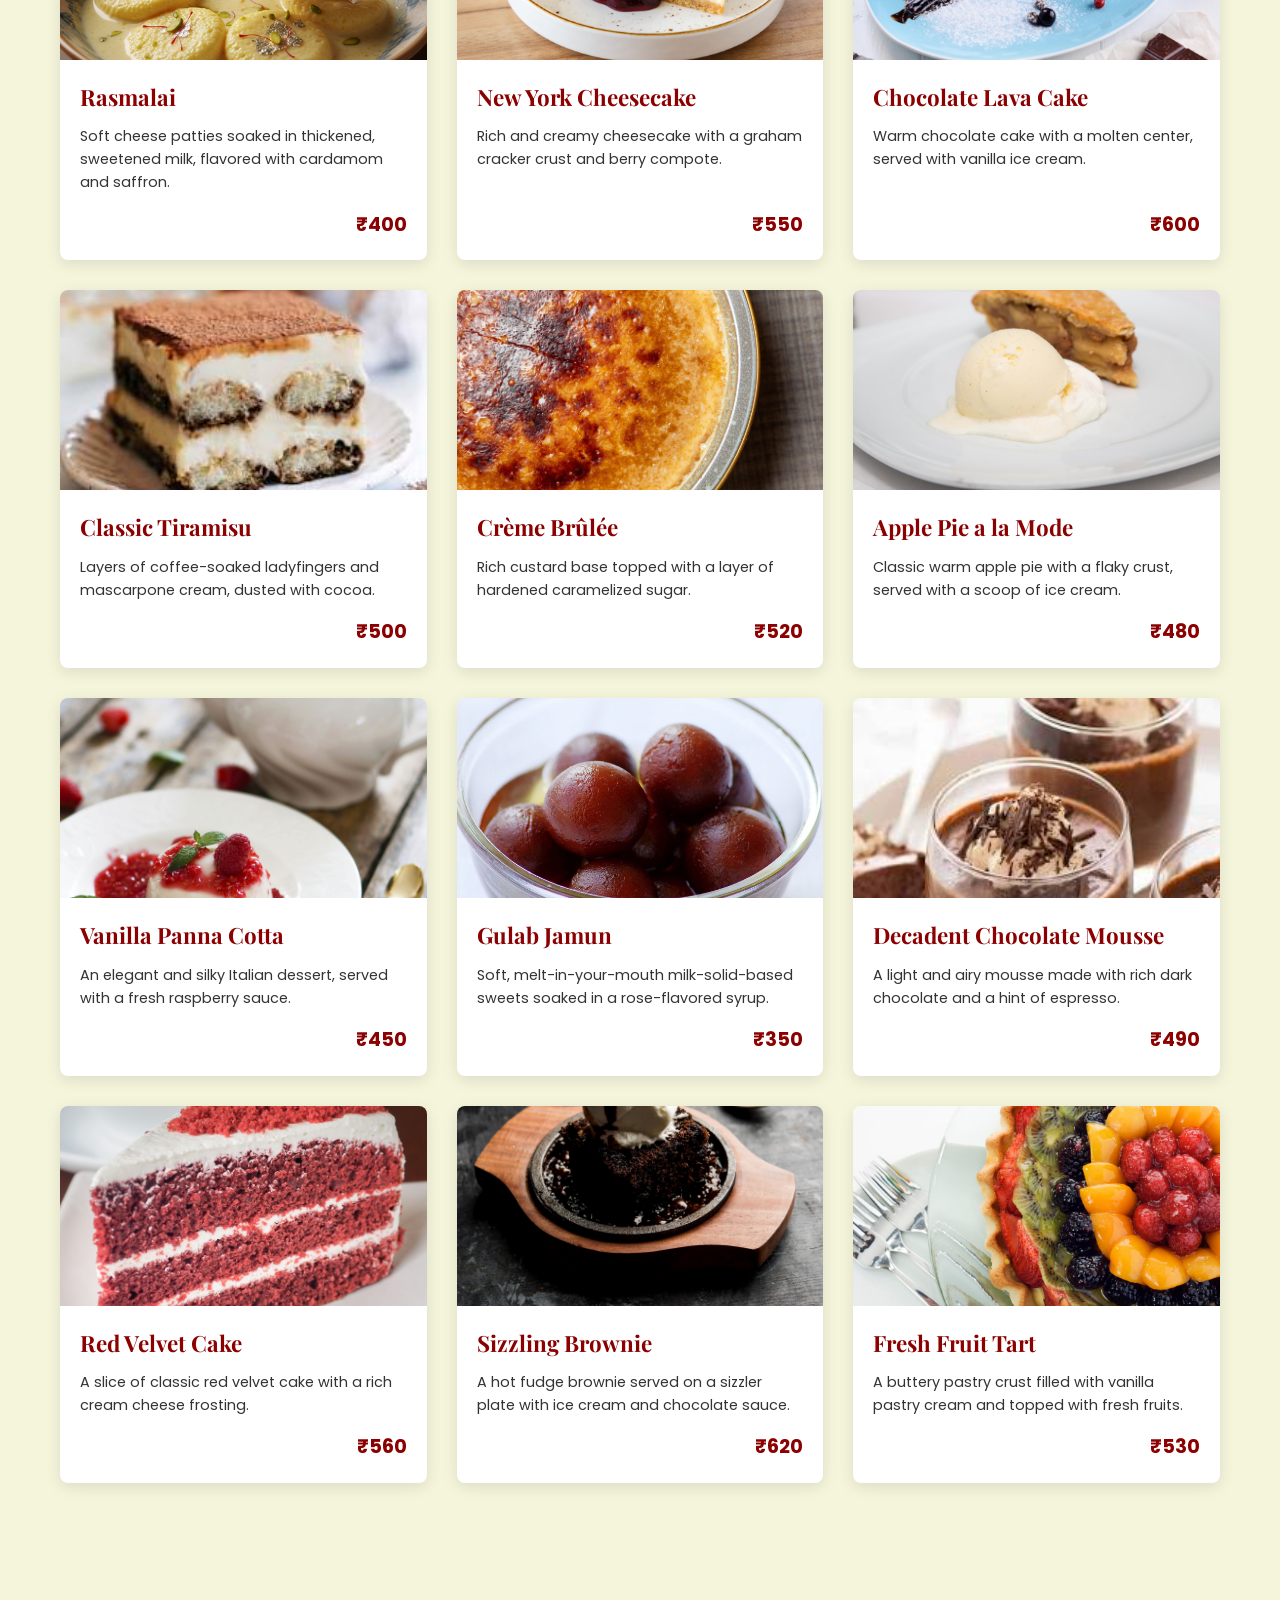
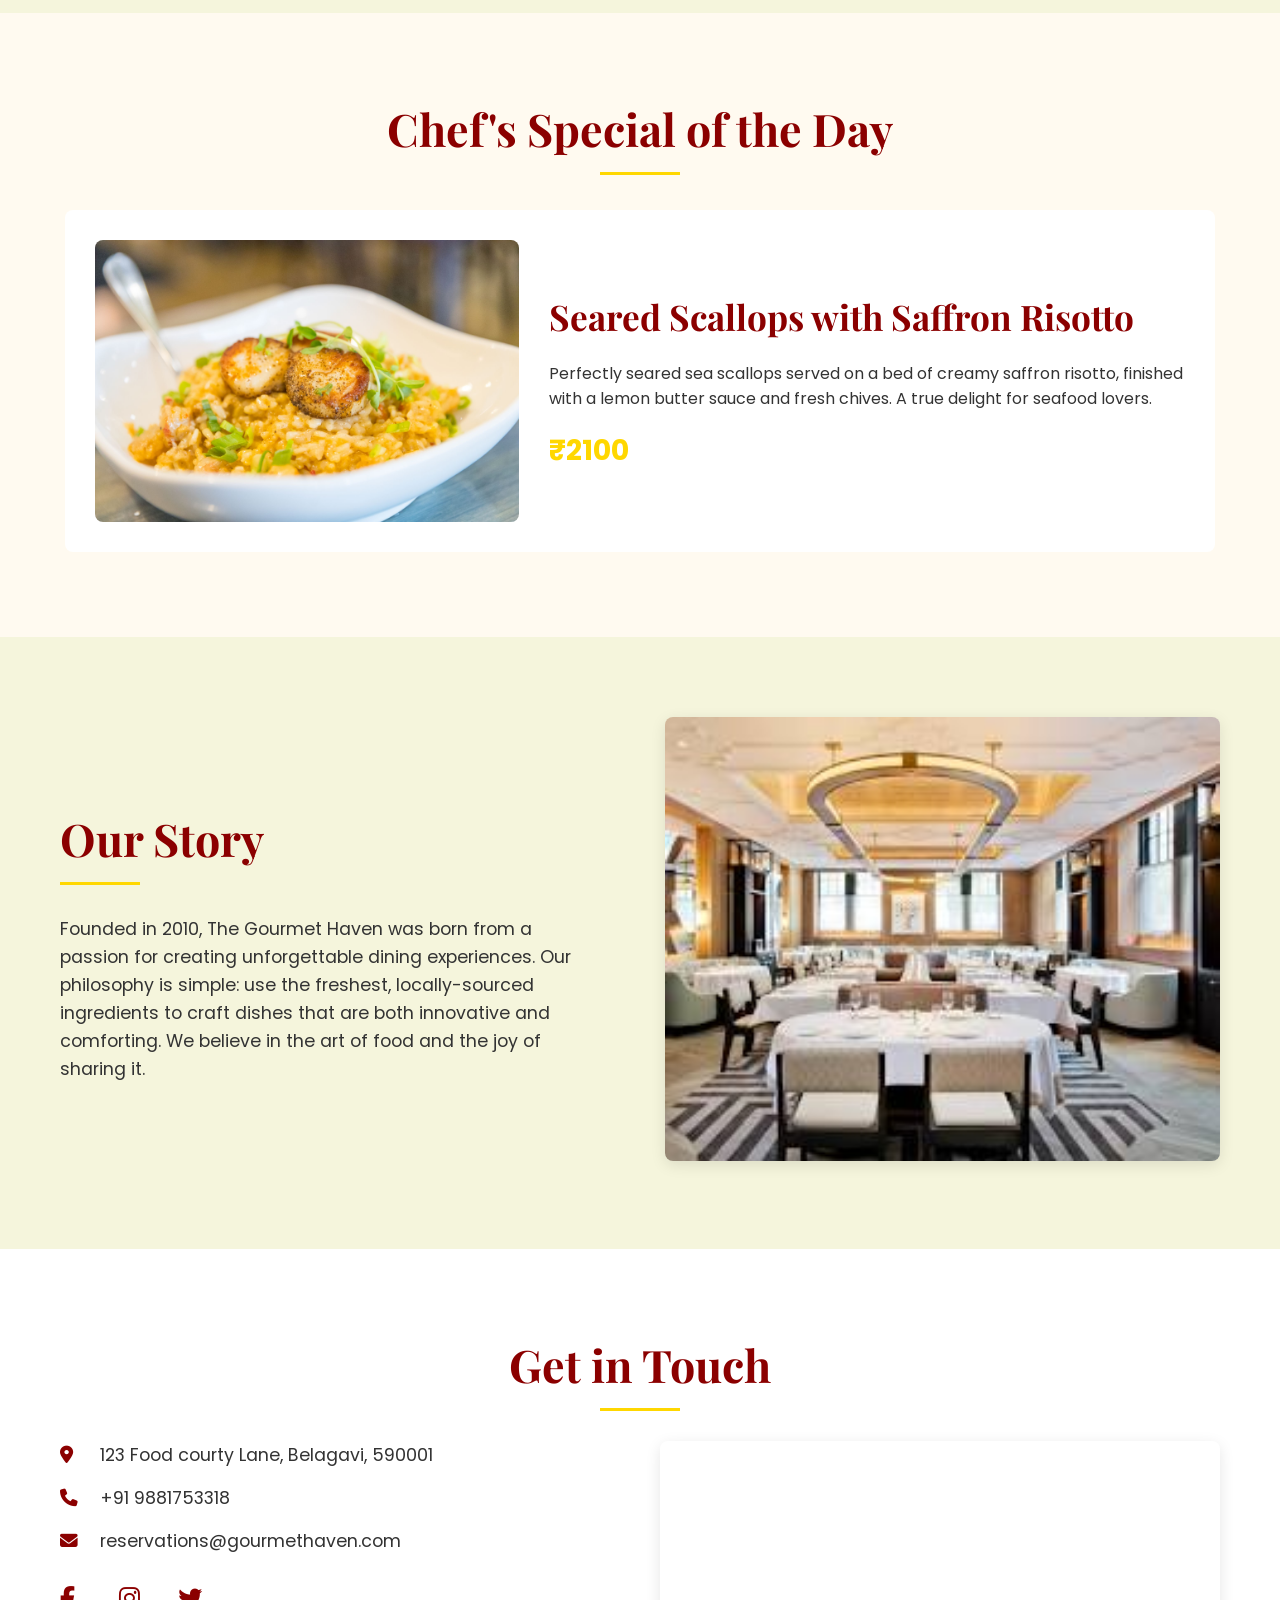
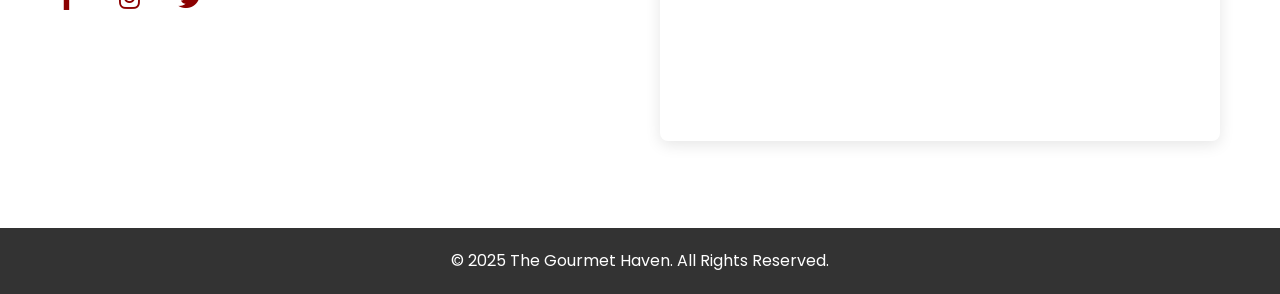
==== commit 85e83a0e: "Updated index.html" ====
--- a/project/index.html
+++ b/project/index.html
@@ -135,8 +135,8 @@
                 <h2 class="section-title">Get in Touch</h2>
                 <div class="contact-grid">
                     <div class="contact-details">
-                        <p><i class="fas fa-map-marker-alt"></i> 123 Culinary Lane, Foodie City, 400001</p>
-                        <p><i class="fas fa-phone"></i> +91 98765 43210</p>
+                        <p><i class="fas fa-map-marker-alt"></i> 123 Food courty Lane, Belagavi, 590001</p>
+                        <p><i class="fas fa-phone"></i> +91 9881753318</p>
                         <p><i class="fas fa-envelope"></i> reservations@gourmethaven.com</p>
                         <div class="social-icons">
                             <a href="#"><i class="fab fa-facebook-f"></i></a>
@@ -187,4 +187,4 @@
 
     <script src="js/script.js" defer></script>
 </body>
-</html>+</html>
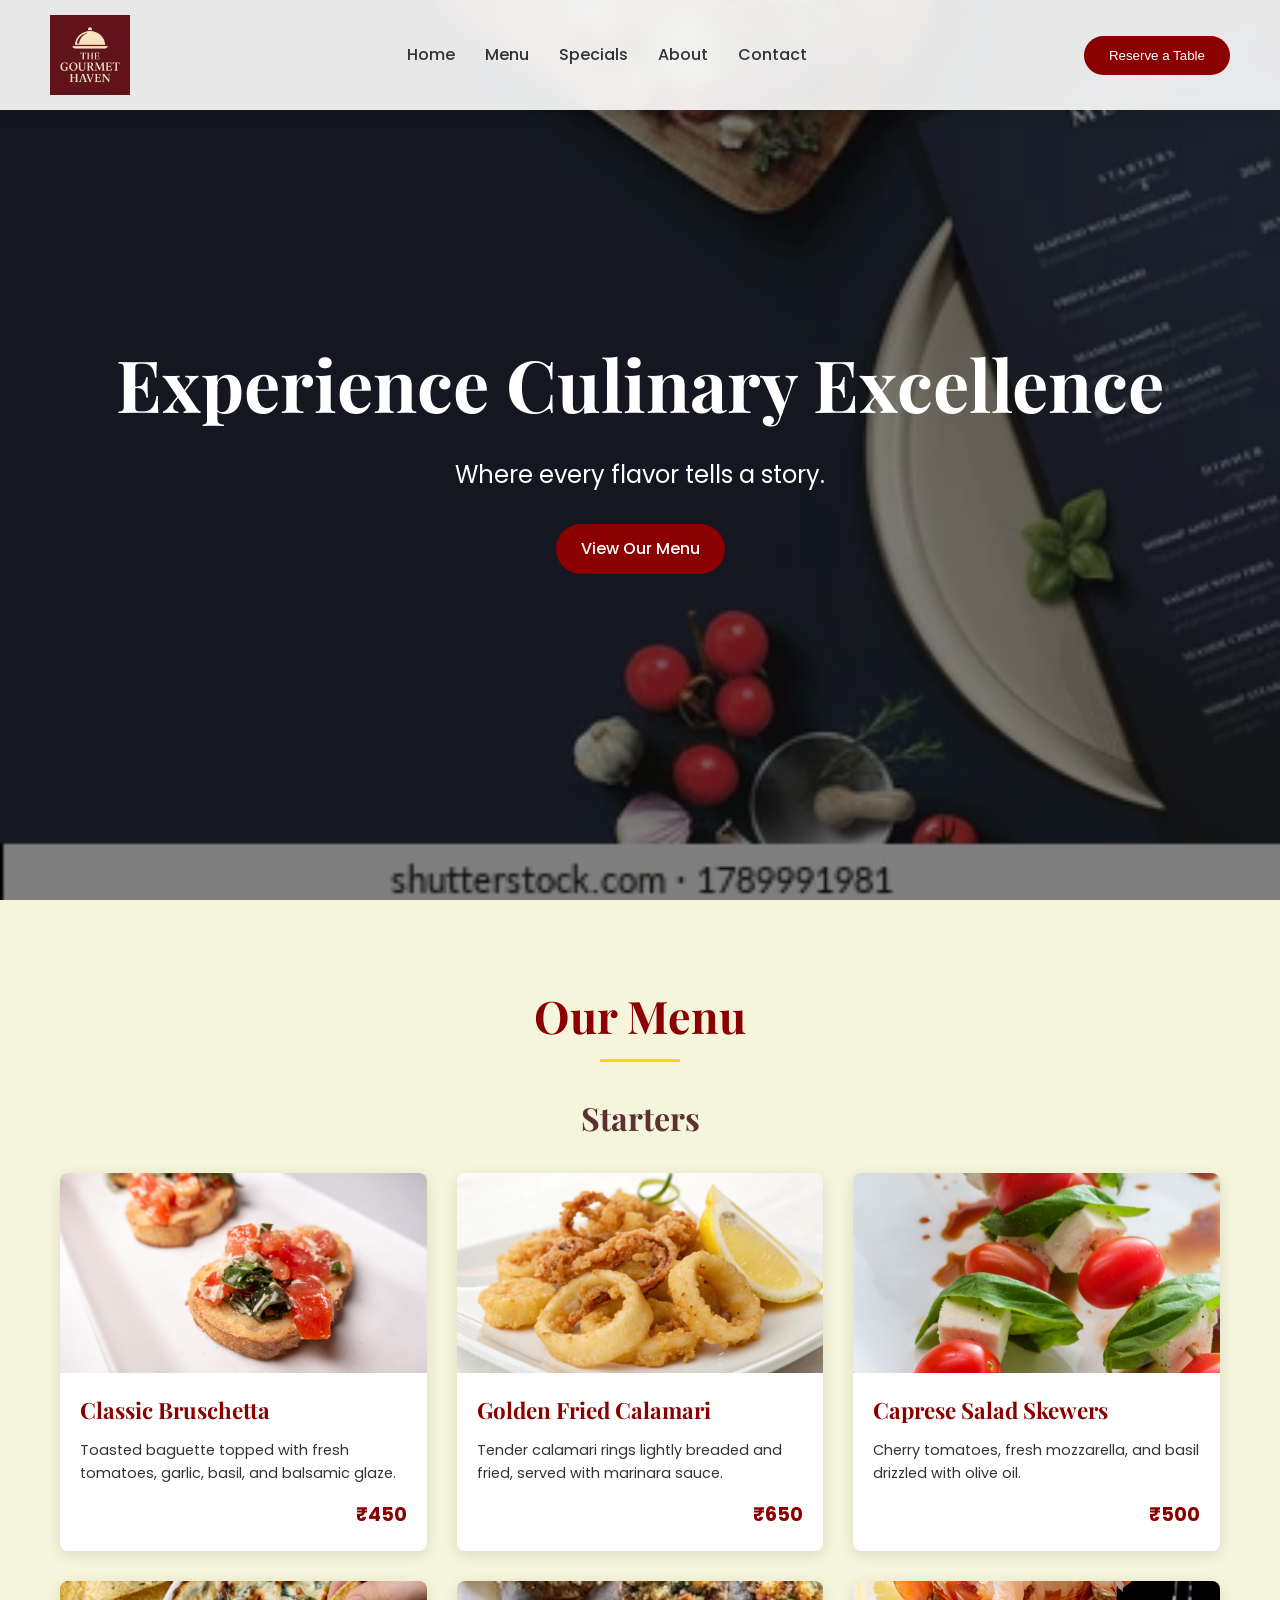
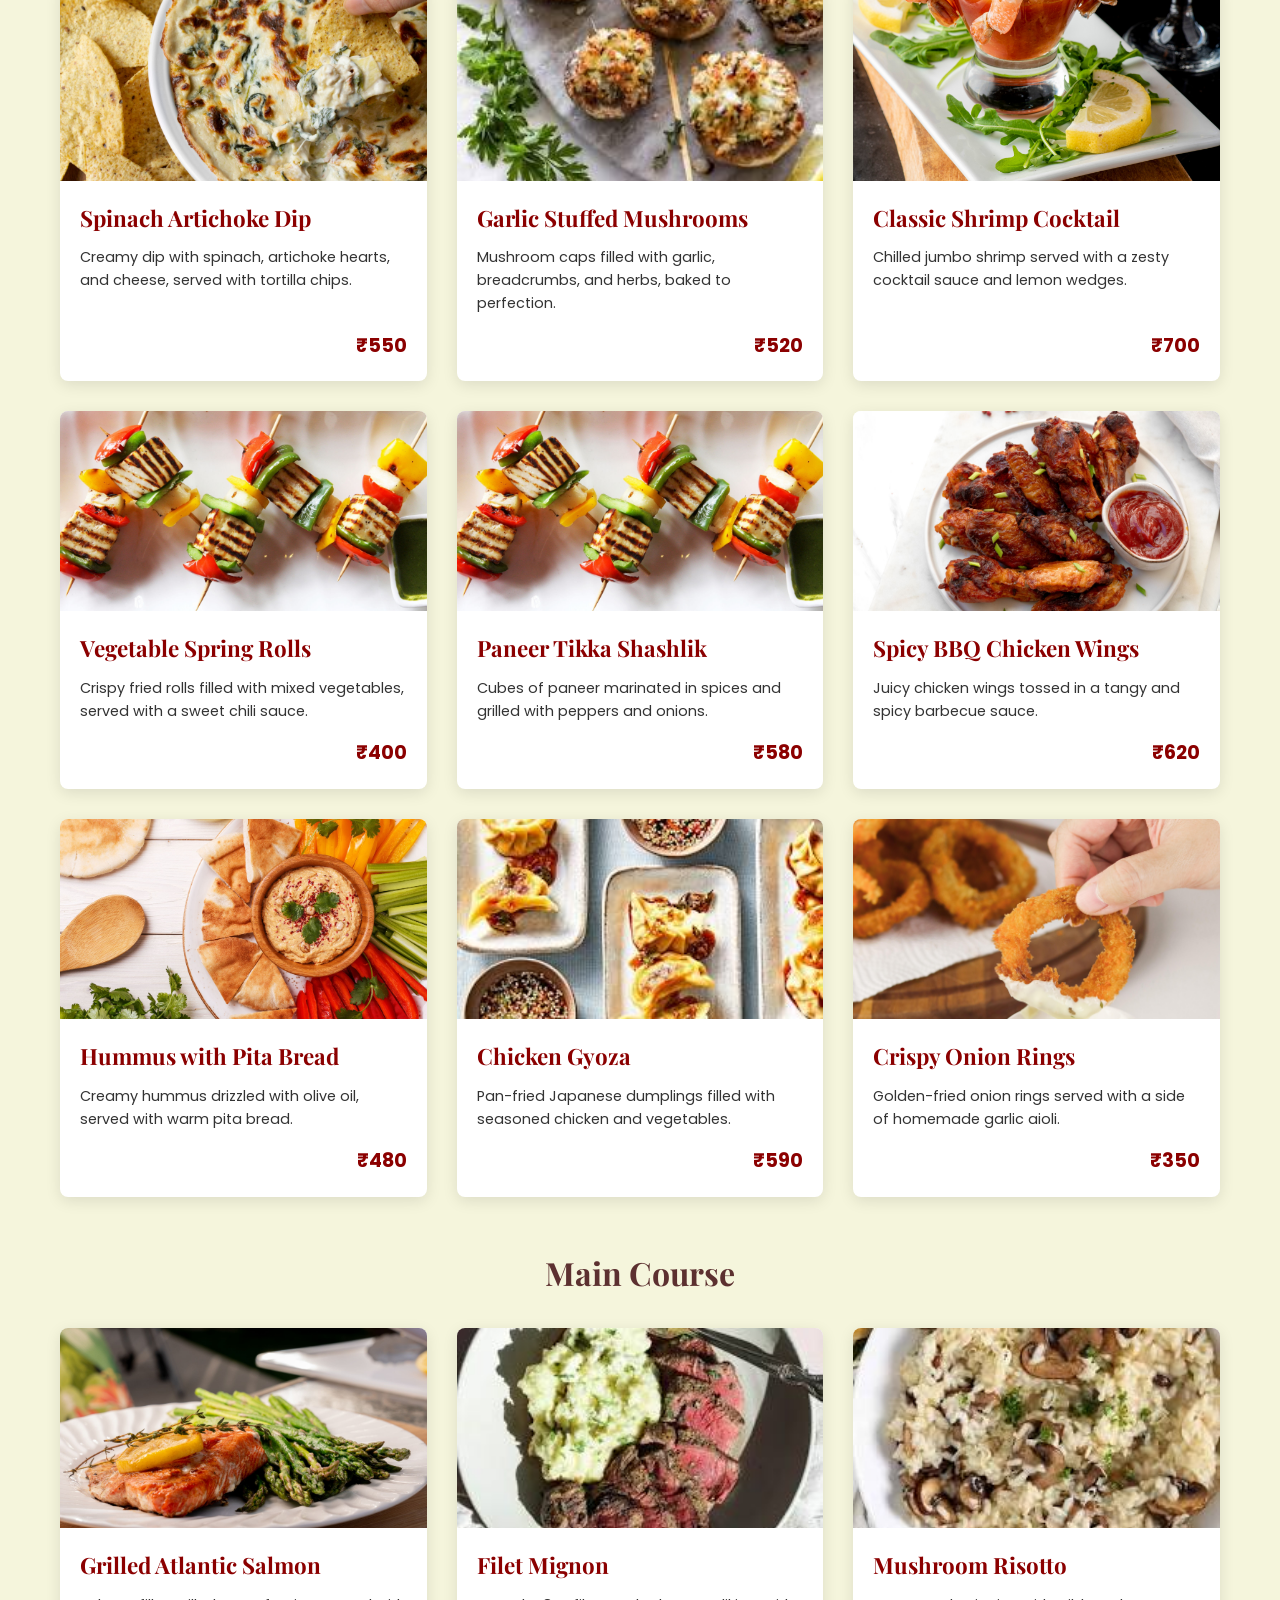
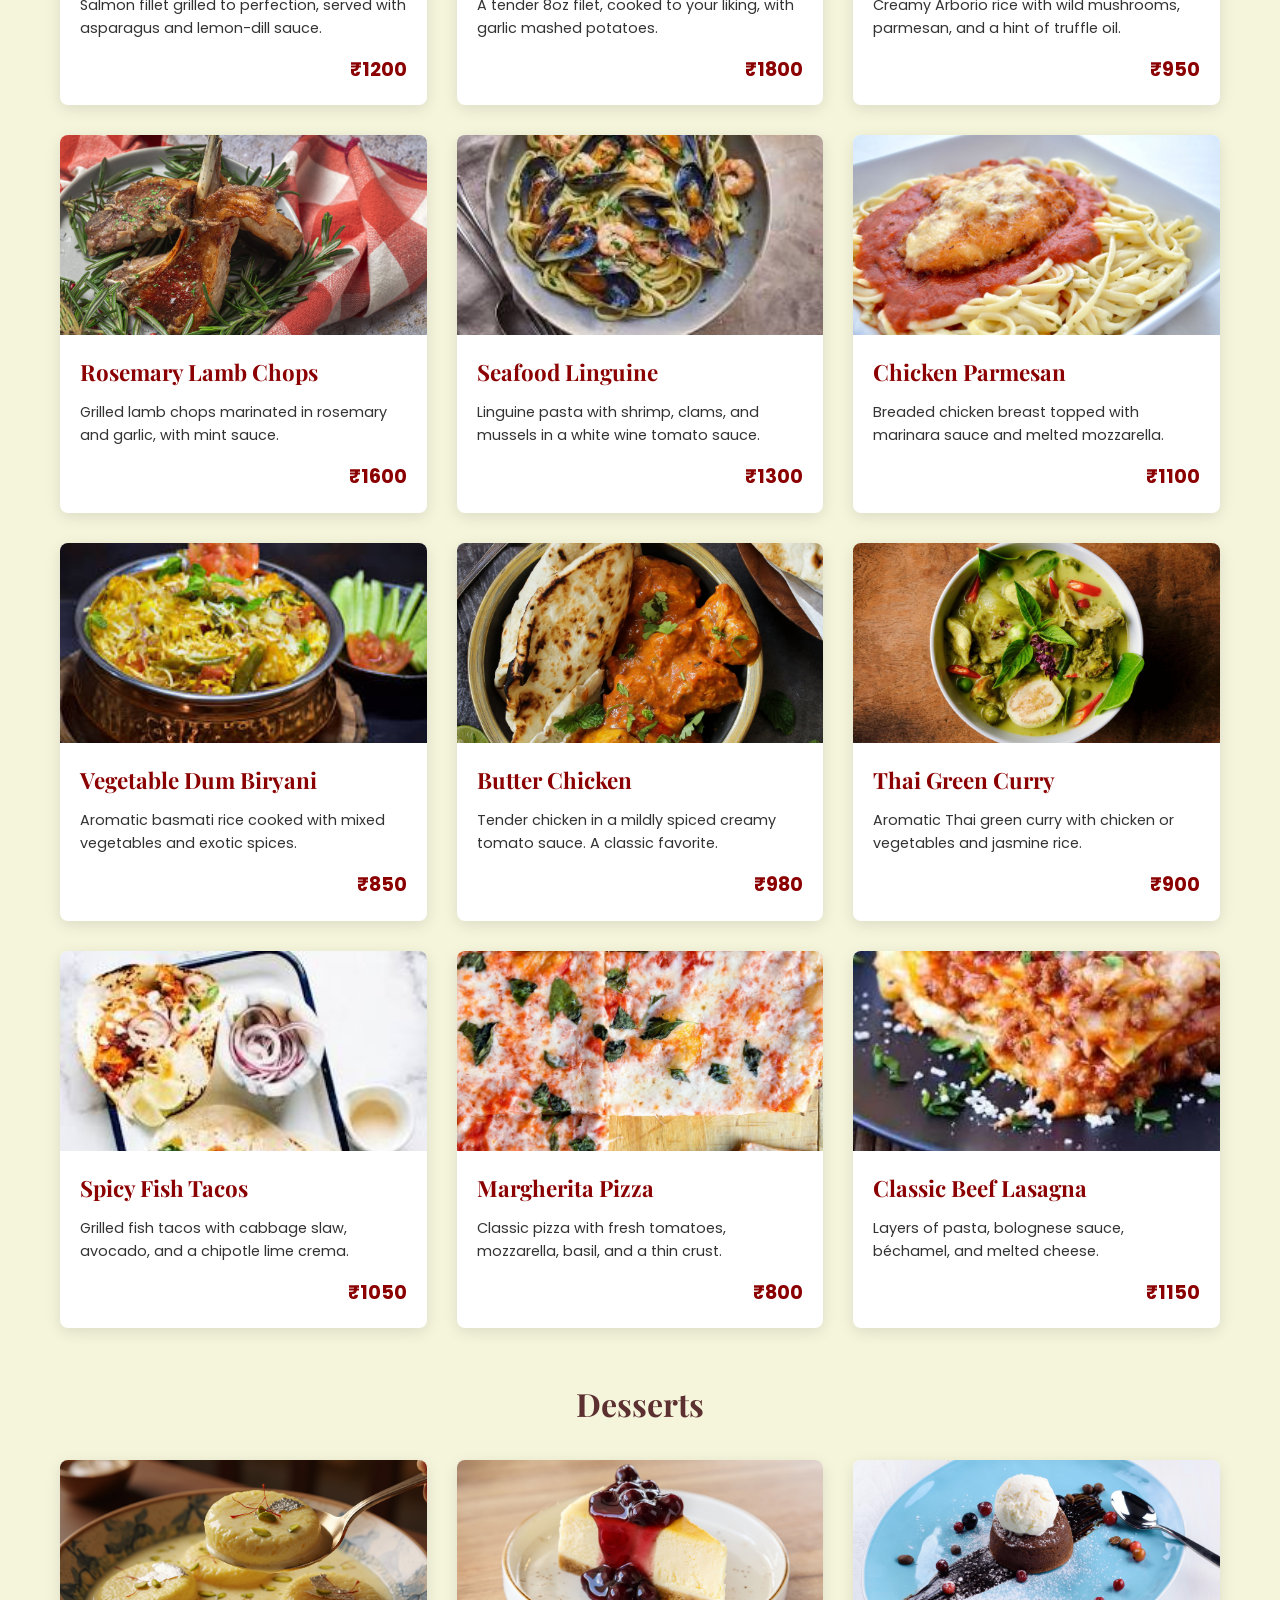
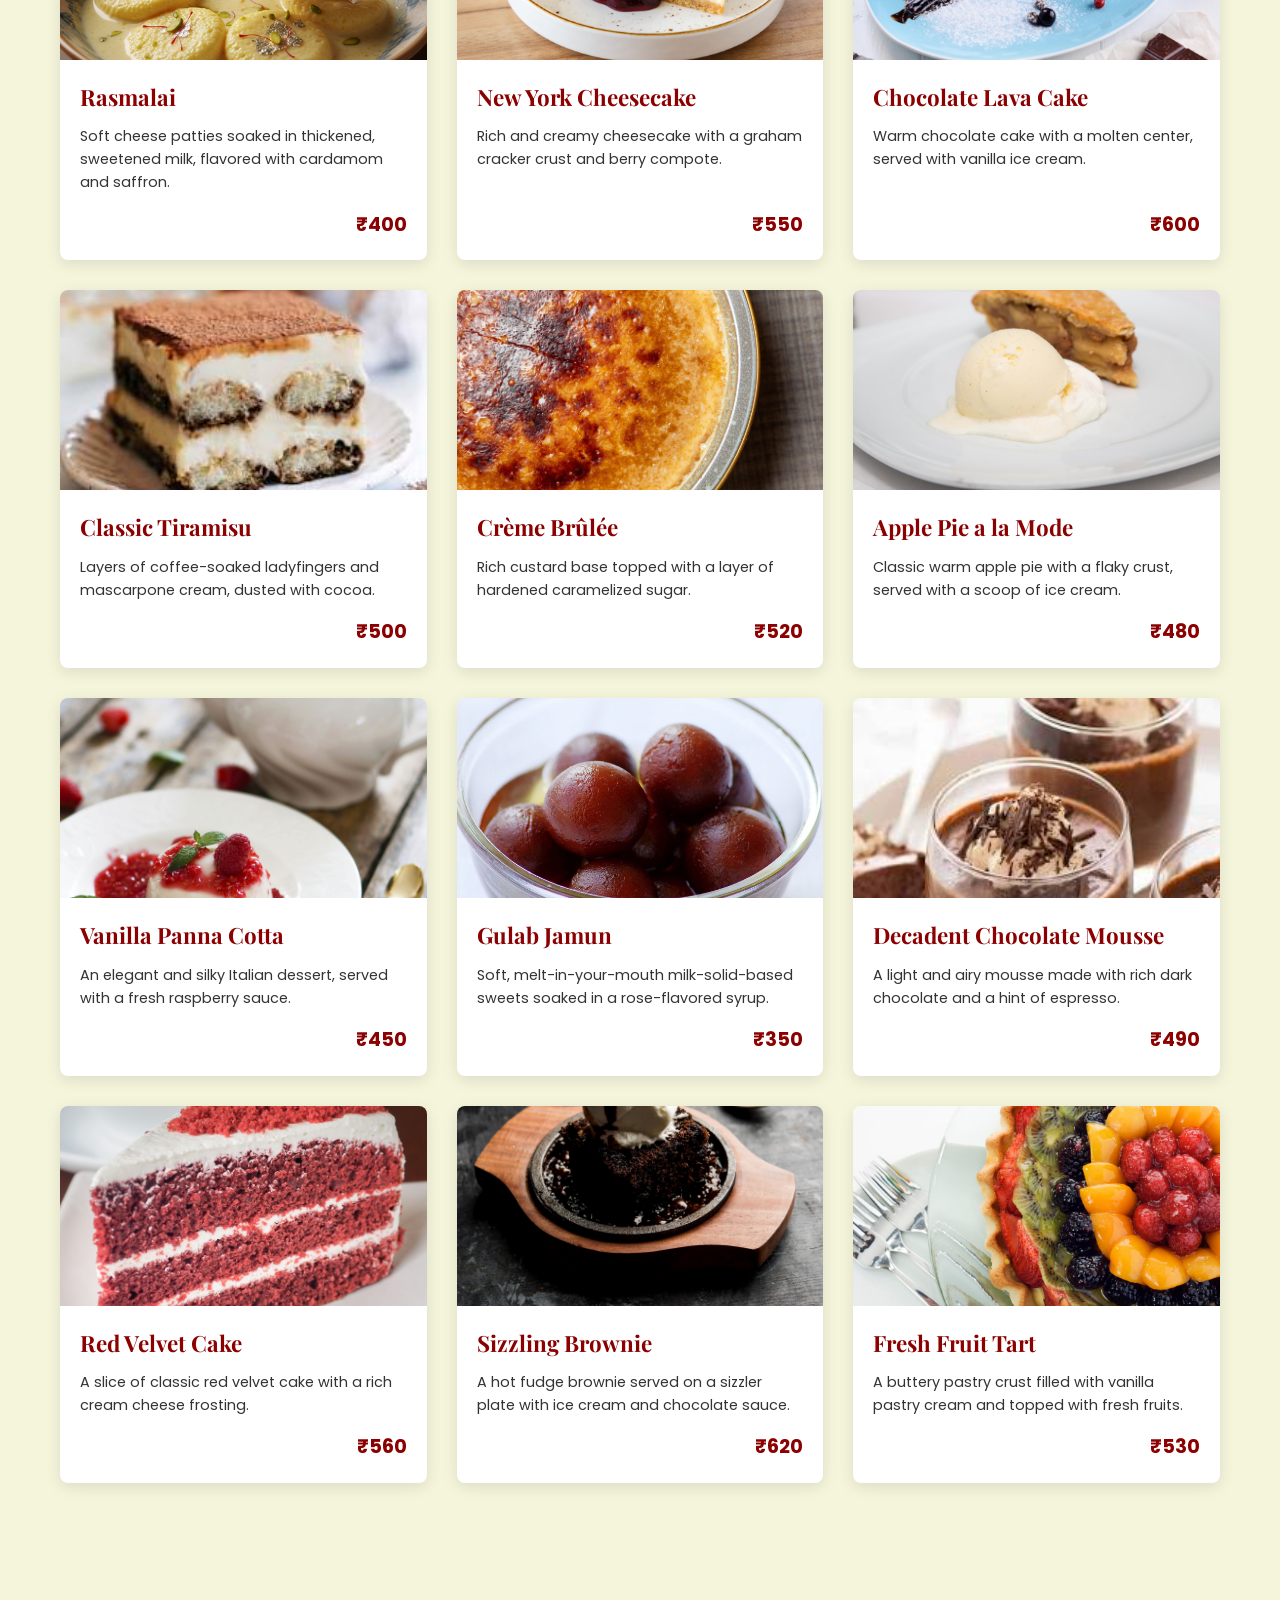
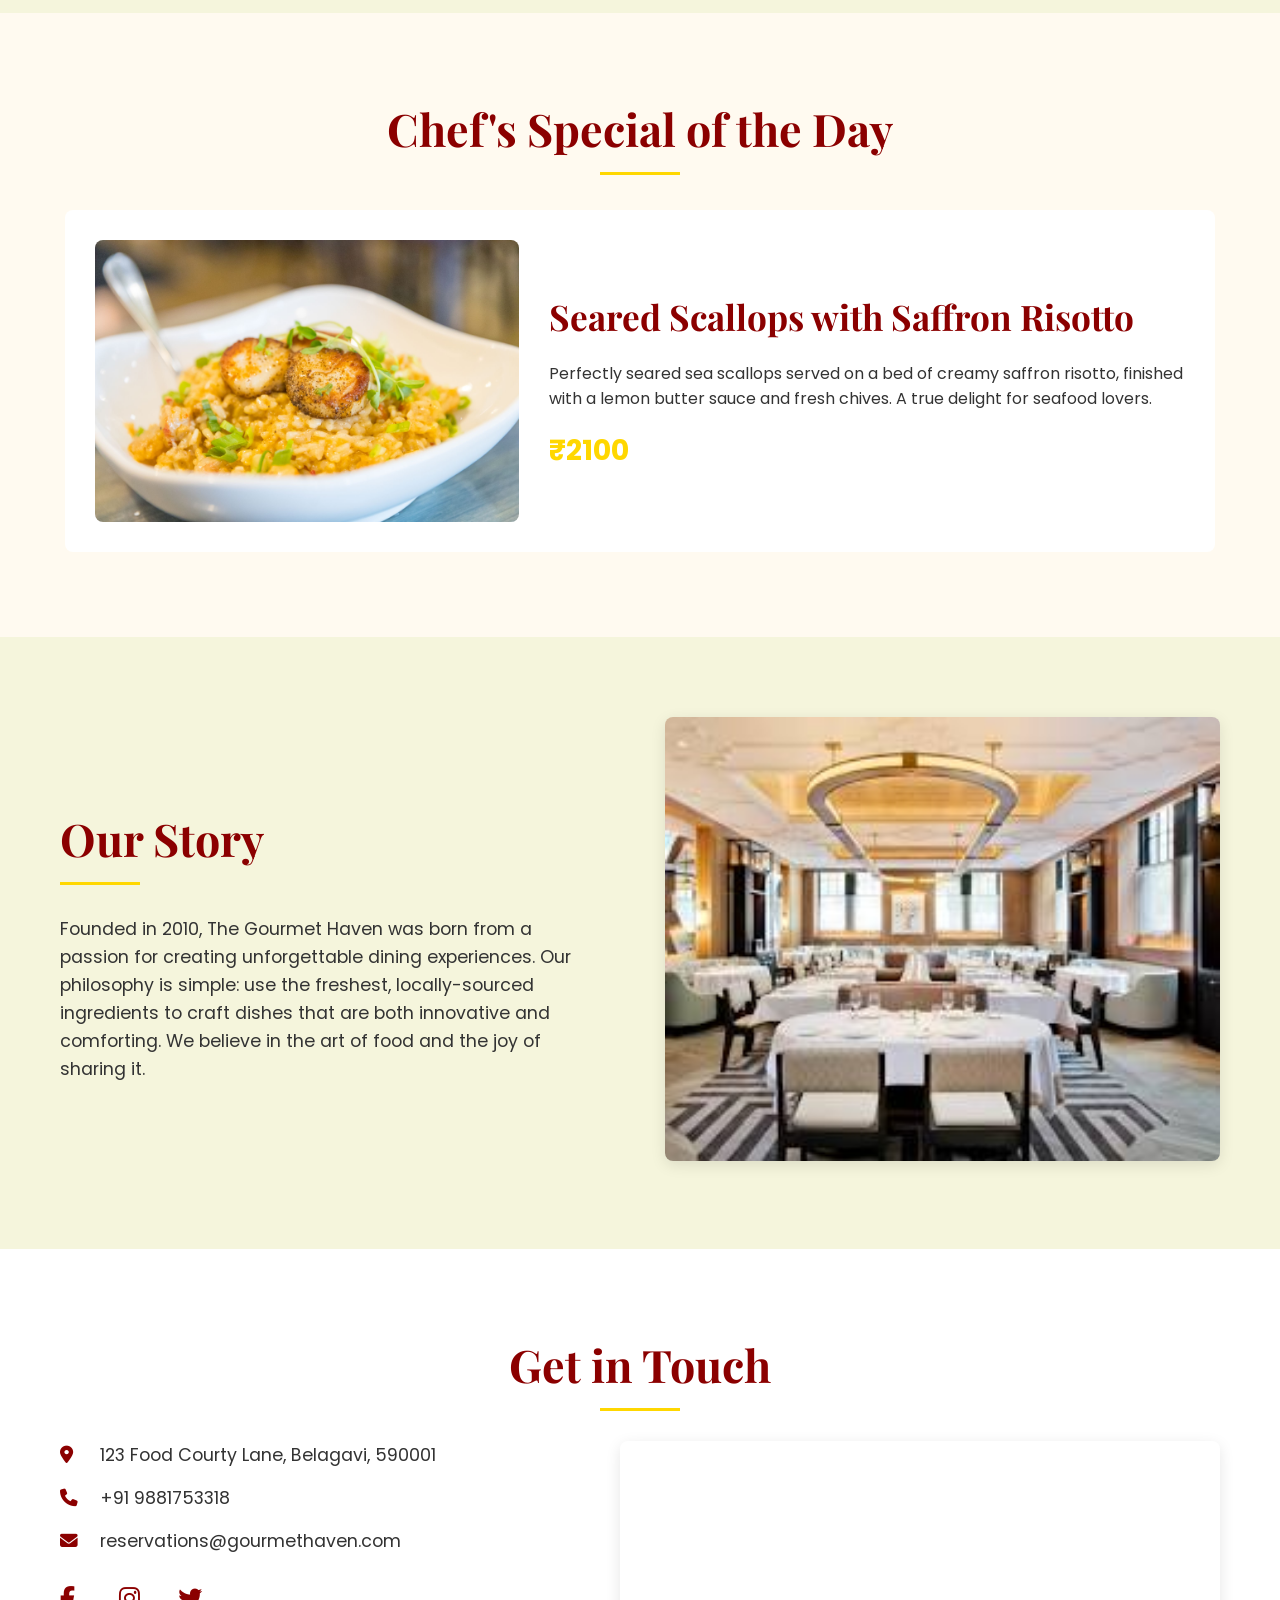
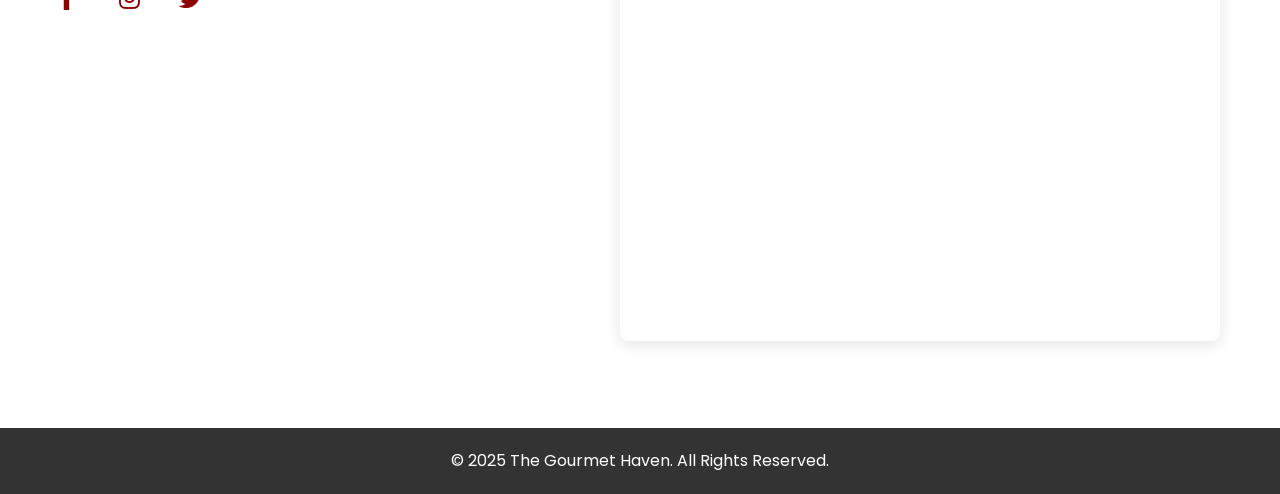
==== commit 44525ac8: "Updated google map" ====
--- a/project/index.html
+++ b/project/index.html
@@ -131,25 +131,26 @@
         </section>
 
         <section id="contact" class="contact-section">
-            <div class="container">
-                <h2 class="section-title">Get in Touch</h2>
-                <div class="contact-grid">
-                    <div class="contact-details">
-                        <p><i class="fas fa-map-marker-alt"></i> 123 Food courty Lane, Belagavi, 590001</p>
-                        <p><i class="fas fa-phone"></i> +91 9881753318</p>
-                        <p><i class="fas fa-envelope"></i> reservations@gourmethaven.com</p>
-                        <div class="social-icons">
-                            <a href="#"><i class="fab fa-facebook-f"></i></a>
-                            <a href="#"><i class="fab fa-instagram"></i></a>
-                            <a href="#"><i class="fab fa-twitter"></i></a>
-                        </div>
-                    </div>
-                    <div class="contact-map">
-                        <iframe src="https://www.google.com/maps/embed?pb=!1m18!1m12!1m3!1d241317.1160998103!2d72.7410971350172!3d19.08219783958221!2m3!1f0!2f0!3f0!3m2!1i1024!2i768!4f13.1!3m3!1m2!1s0x3be7c6306644edc1%3A0x5da4ed8f8d648c69!2sMumbai%2C%20Maharashtra!5e0!3m2!1sen!2sin!4v1728096181467!5m2!1sen!2sin" width="100%" height="300" style="border:0;" allowfullscreen="" loading="lazy" referrerpolicy="no-referrer-when-downgrade"></iframe>
-                    </div>
+    <div class="container">
+        <h2 class="section-title">Get in Touch</h2>
+        <div class="contact-grid">
+            <div class="contact-details">
+                <p><i class="fas fa-map-marker-alt"></i> 123 Food Courty Lane, Belagavi, 590001</p>
+                <p><i class="fas fa-phone"></i> +91 9881753318</p>
+                <p><i class="fas fa-envelope"></i> reservations@gourmethaven.com</p>
+                <div class="social-icons">
+                    <a href="#"><i class="fab fa-facebook-f"></i></a>
+                    <a href="#"><i class="fab fa-instagram"></i></a>
+                    <a href="#"><i class="fab fa-twitter"></i></a>
                 </div>
             </div>
-        </section>
+            <div class="contact-map">
+                <iframe src="https://www.google.com/maps/embed?pb=!1m18!1m12!1m3!1d3838.2829312572353!2d74.50590311160059!3d15.84172018474196!2m3!1f0!2f0!3f0!3m2!1i1024!2i768!4f13.1!3m3!1m2!1s0x3bbf67be1ea543e3%3A0x5290de477281910d!2sFood%20court!5e0!3m2!1sen!2sin!4v1759655278511!5m2!1sen!2sin" width="600" height="500" style="border:0;" allowfullscreen="" loading="lazy" referrerpolicy="no-referrer-when-downgrade"></iframe>
+    
+            </div>
+        </div>
+    </div>
+</section>
     </main>
 
     <footer class="footer">
